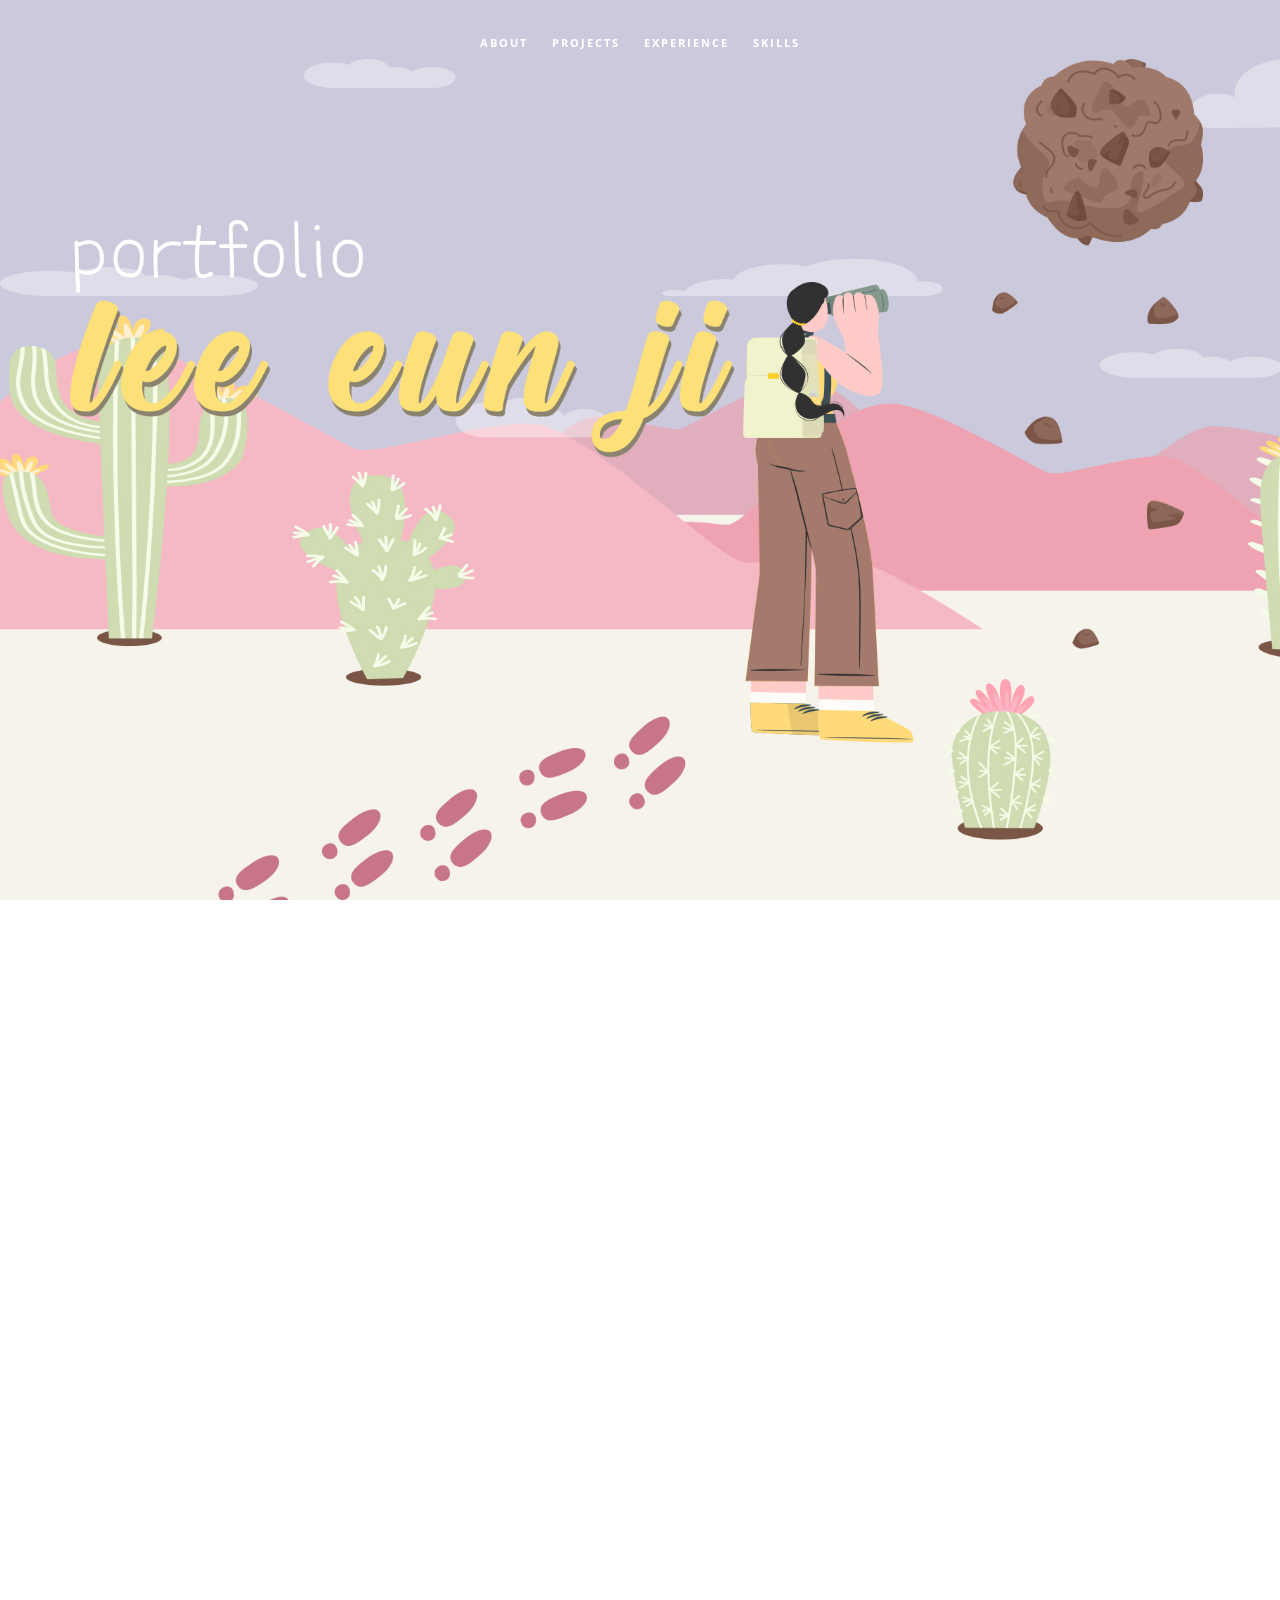
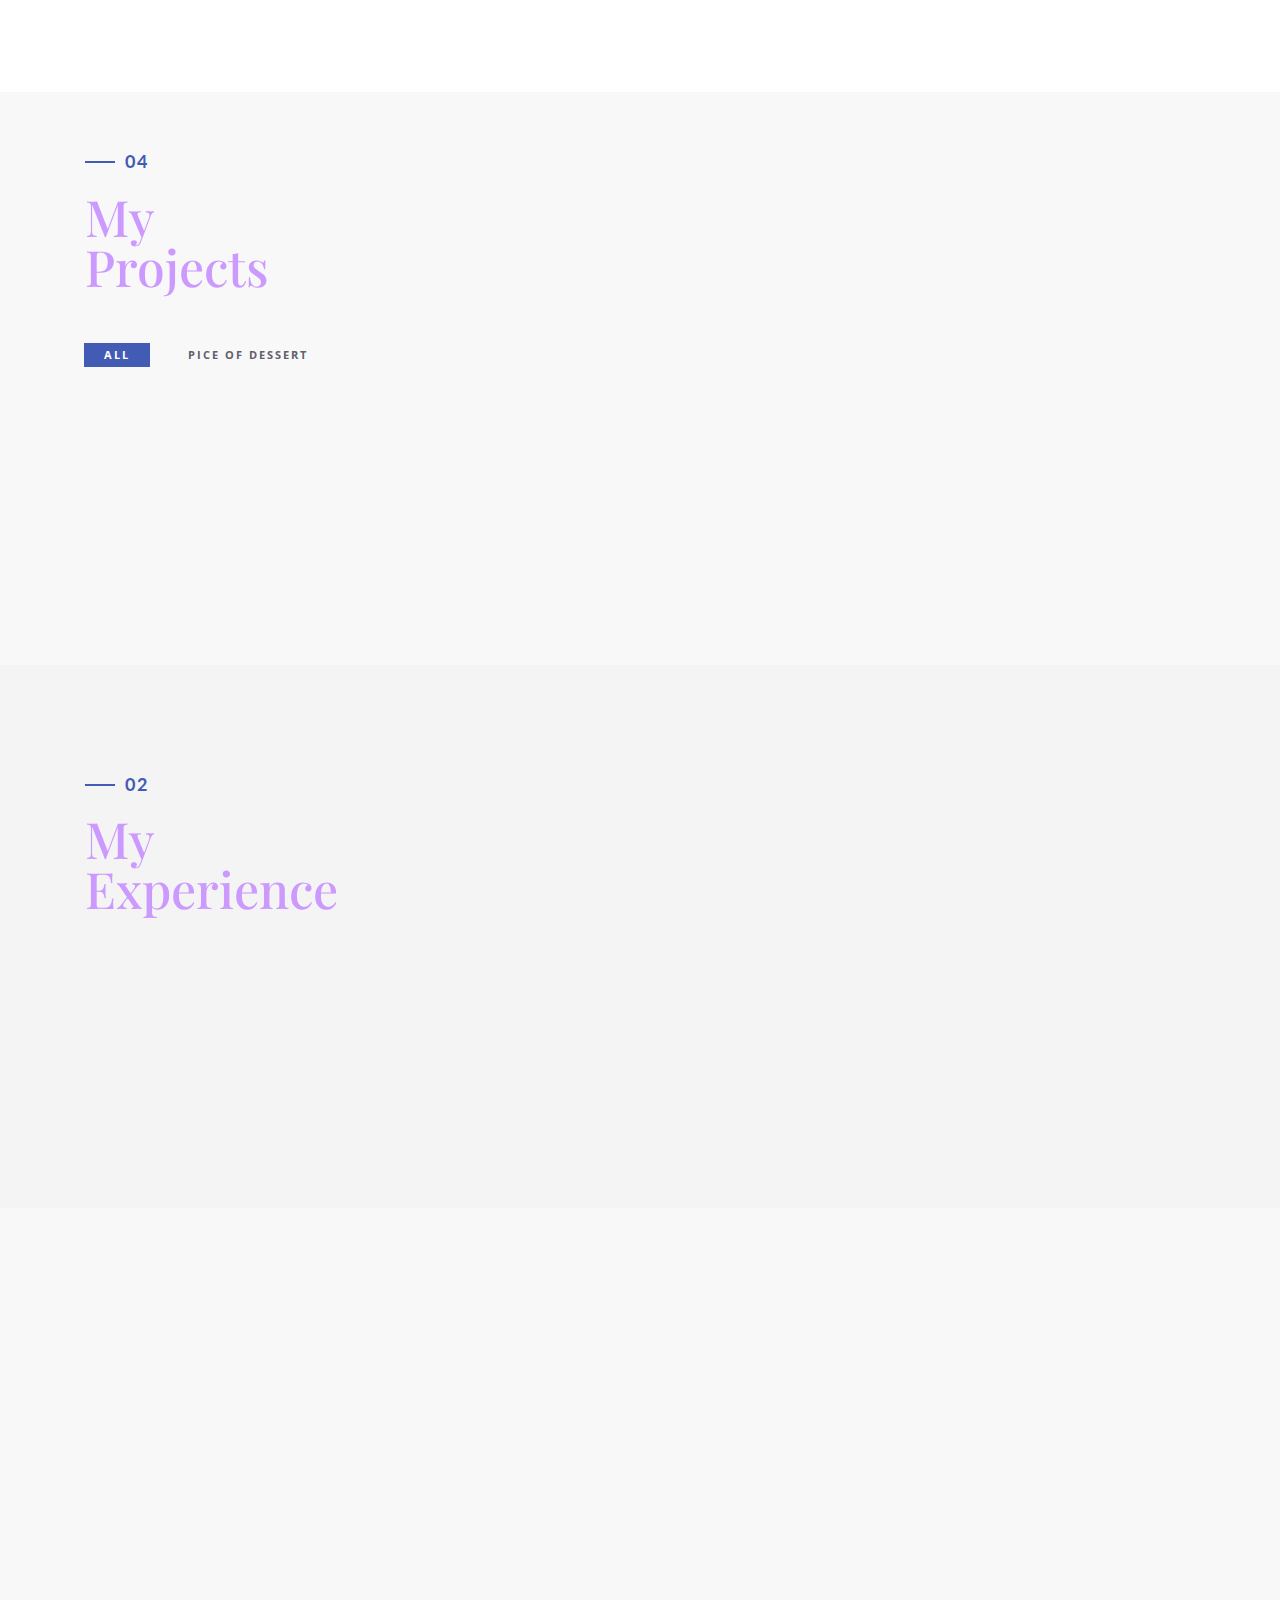
==== index.html @ dd112c62 "Add files via upload" ====
<!DOCTYPE html>
<html lang="ko">

<head>
    <meta charset="utf-8">
    <meta http-equiv="X-UA-Compatible" content="IE=edge">
    <meta name="viewport" content="width=device-width, initial-scale=1">
    <title>Portfolio</title>
    <link rel="icon" href="img/favicon.ico" type="image/x-icon">
    <!-- Bootstrap -->
    <link href="css/bootstrap.min.css" rel="stylesheet">
    <link href="ionicons/css/ionicons.min.css" rel="stylesheet">
    <link href="css/animate.min.css" rel="stylesheet">
    <link href="css/aos.css" rel="stylesheet">
    <!-- main style -->
    <link href="css/style.css" rel="stylesheet">
    <!-- HTML5 shim and Respond.js for IE8 support of HTML5 elements and media queries -->
    <!-- WARNING: Respond.js doesn't work if you view the page via file:// -->
    <!--[if lt IE 9]>
      <script src="https://oss.maxcdn.com/html5shiv/3.7.3/html5shiv.min.js"></script>
      <script src="https://oss.maxcdn.com/respond/1.4.2/respond.min.js"></script>
    <![endif]-->
	<link rel='stylesheet' href='https://fonts.googleapis.com/css?family=Ubuntu'><link rel="stylesheet" href="css/style.css">
</head>

<body>

    <!-- Preloader -->
    <div id="preloader">
        <div id="status">

            <div class="preloader" aria-busy="true" aria-label="Loading, please wait." role="progressbar">
            </div>

        </div>
    </div>
    <!-- ./Preloader -->
    
    <!-- header -->
    <header class="navbar-fixed-top">
        <nav>
            <ul>
                <li><a href="#about">About</a></li>
                <li><a href="#projects">projects</a></li>
                <li><a href="#experience">experience</a></li>
                <li><a href="#skills">skills</a></li>
                
            </ul>
        </nav>
    </header>
    <!-- ./header -->
    
    <!-- home -->
    <div class="section" id="home" data-stellar-background-ratio="0.5">
        <div class="container">
            <div class="disply-table">
                <div class="table-cell" data-aos="fade-up" data-aos-delay="0">
                    <h1><img class="banner_text" src="./img/banner.png" alt="banner"></h1>
				</div>	
            </div>
        </div>
    </div>
    <!-- ./home -->
    
    <!-- about -->
    <div class="section" id="about">
        <div class="container">
            <div class="col-md-6" data-aos="fade-up">
                <h4>01</h4>
                <h1 class="size-50">Know <br /> About me</h1>
                <div class="h">
					<span>Name.</span> 이은지
					<br><span>Mobile.</span> 010. 2768. 9890
					<br><span>E-mail.</span> eunji8219@nate.com
				</div>
                
              
                <div class="h-1">My story</div>
				<div class="h-2"><span>story.</span>
								
								<br>생각하지 못했던 조합으로 만들어진 초코칩 쿠키는
								<br>재료가 부족한 파티쉐가 새로운 아이디어와 그동안의 경험을 
								<br>활용하여, 초콜릿을 조각으로 넣었습니다.
								<br>이러한 창의적인 생각으로 새로운 쿠키가 탄생되었습니다.
								</div>
				<div class="h-3">
				<br>현재는 재료가 부족해 아직 구워지지 않은 반죽이라도, 
				<br>그동안의 경험과 새로운 아이디어들로 맛있는 초코칩 쿠키를
				<br>구워낼 수 있는 디자이너가 되고싶습니다.</div>
            </div>
            <div class="col-md-6 about-img-div">
                <img src="img/about-img.png" width="400" class="img-responsive" alt="" align="right" data-aos="fade-right" data-aos-delay="0" />
            </div>
        </div>
    </div>
    <!-- ./about -->
		
		    <!-- projects -->
    <div class="section" id="projects">
        <div class="container">
            <div class="col-md-12">
                <h4>04</h4>
                <h1 class="size-50">My <br /> Projects</h1> 
            </div>
            <!-- main container -->
            <div class="main-container portfolio-inner clearfix">
                <!-- portfolio div -->
                <div class="portfolio-div">
                    <div class="portfolio">
                        <!-- portfolio_filter -->
                        <div class="categories-grid wow fadeInLeft">
                            <nav class="categories">
                                <ul class="portfolio_filter">
                                    <li><a href="" class="active" data-filter="*">All</a></li>
                                    <li><a href="" data-filter=".Tium">PICE OF DESSERT</a></li>
                                    <!-- <li><a href="" data-filter=".graphics">Graphics</a></li> -->
                                    
                                </ul>
                            </nav>
                        </div>
                        <!-- portfolio_filter -->
                        
                        <!-- portfolio_container -->
                        <div class="no-padding portfolio_container clearfix" data-aos="fade-up">
                            <!-- single work -->
                            <div class="col-md-12 Tium">
							<div class="col-md-4 col-sm-6  fashion logo">
                                <div class="portfolio_item"> <img src="img/portfolio/piceofdessert.jpg" alt="piceofdessert" class="img-responsive" />
                                    
                                </div>
                            </div>
                            <!-- end single work -->
                            
                            <!-- single work -->
                            <div class="col-md-6 col-sm-6 ads graphics">
                                <div class="portfolio_item"> 
                                    <div class="portfolio_item">
                                        <div class="portfolio-border clearfix">
                                            <div class="item_info">
												<h3>PICE OF DESSERT <span class="category">category</span> </h3>
												<p><a href="https://wjddm.github.io/piceofdessert/" target="_blank"> <span>Website : &nbsp;</span> https://wjddm.github.io/piceofdessert/</a></p>
												<div class="project_btn_box">
												<a href="./bibx/bi_guide.html" target="_blank" class="project_btn">BI/BX</a>
												<a href="./web/bi_guide.html" target="_blank" class="project_btn">WebGuide</a>
                                                <a href="./Ebook/samples/basic/index.html" target="_blank" class="project_btn">E-book</a>
                                                <!-- <a href="#" class="project_btn">Video</a> -->
                                                <!-- <a href="#" class="project_btn">AppDesign</a> -->
												</div>
                                        </div>
                                    </div>
                                </div>
                            </div>
				
                            <!-- end single work -->
							</div>
							
							<div class="col-md-12 graphics">
                            <!-- single work -->
                            <!-- <div class="col-md-4 col-sm-6 photography">
                                <div class="portfolio_item"> <img src="img/portfolio/03.jpg" alt="image" class="img-responsive" />
                                    
                                </div>
                            </div> -->
                            <!-- end single work -->
                            
                            <!-- single work -->
                            <!-- <div class="col-md-6 col-sm-6 fashion ads">
                                <div class="portfolio_item"> 
                                    <div class="portfolio_item">
                                        <div class="portfolio-border clearfix">
                                            <div class="item_info">
												<h3>Poster</h3>
												<p>주제</p>
												</p>
												<div class="project_btn_box">
												<a href="#" class="project_btn">자세히보기</a>
												</div>
											</div>
                                        </div>
                                    </div>
                                </div>
                            </div> -->
                            <!-- end single work -->

                            <!-- single work -->
                            <!-- <div class="col-md-4 col-sm-6 photography">
                                <div class="portfolio_item"> <img src="img/portfolio/03.jpg" alt="image" class="img-responsive" />
                                    
                                </div>
                            </div> -->
                            <!-- end single work -->
                            
                            <!-- single work -->
                            <!-- <div class="col-md-6 col-sm-6 fashion ads">
                                <div class="portfolio_item"> 
                                    <div class="portfolio_item">
                                        <div class="portfolio-border clearfix">
                                            <div class="item_info">
												<h3>benner</h3>
												<p>주제</p>
												</p>
												<div class="project_btn_box">
												<a href="#" class="project_btn">자세히보기</a>
												</div>
											</div>
                                        </div>
                                    </div>
                                </div>
                            </div> -->
                            <!-- end single work -->

                            </div>
                            
                        </div>
                        <!-- end portfolio_container -->
                    </div>
                    <!-- portfolio -->
                </div>
                <!-- end portfolio div -->
            </div>
            <!-- end main container -->
        </div>
    </div>
    <!-- ./projects -->
    
    <!-- experience  -->
    <div class="section" id="experience">
        <div class="container">
            <div class="col-md-4">
                <h4>02</h4>
                <h1 class="size-50">My <br /> Experience</h1>
                <div class="h-50"></div>
            </div>
            <div class="col-md-8">
                <ul class="timeline">
					<li class="timeline-event" data-aos="fade-up" >
                        <label class="timeline-event-icon"></label>
                        <div class="timeline-event-copy">
                            <p class="timeline-event-thumbnail">Aprii 2024</p>
                            <h3>나래디자인학원</h3>
                            <h4>UIUX웹디자인 과정 수료</h4>
                        </div>
                    </li>
                    <li class="timeline-event" data-aos="fade-up">
                        <label class="timeline-event-icon"></label>
                        <div class="timeline-event-copy">
                            <p class="timeline-event-thumbnail">February 2023</p>
                            <h3>Bloomy Cake</h3>
                            <h4>디저트 가게 창업</h4>
           
                        </div>
                    </li>
                    <li class="timeline-event" data-aos="fade-up" data-aos-delay=".2">
                        <label class="timeline-event-icon"></label>
                        <div class="timeline-event-copy">
                            <p class="timeline-event-thumbnail">Aprii 2018</p>
                            <h3>㈜성광피팅</h3>
                            <h4>영업지원 및 관리,경리업무</h4>
                            <p></p>
                        </div>
                    </li>
                    <li class="timeline-event" data-aos="fade-up" data-aos-delay=".4">
                        <label class="timeline-event-icon"></label>
                        <div class="timeline-event-copy">
                            <p class="timeline-event-thumbnail">June 2015</p>
                            <h3>㈜협신금속</h3>
                            <h4>경영지원</h4>
                            <p><strong></strong>
                                <br></p>
                        </div>
                    </li>
                </ul>
            </div>
        </div>
    </div>
    <!-- ./experience -->
	<!-- skills -->
    <div class="section" id="skills">
        <div class="container">
            <div class="col-md-" data-aos="fade-up">
                <h4>03</h4>
                <h1 class="size-50">Skills</h1>
                <div class="h-50"></div>
				<div class="skill-box">
					
					<div class="skills-circle">
						
						<ul>
							<li data-percent="80"><span class="text">Ps</span><span class="bar-circle-right"></span><span class="bar-circle-left"></span><span class="bar-circle-cover"></span><b></b></li>
							<li data-percent="70"><span class="text">Ai</span><span class="bar-circle-right"></span><span class="bar-circle-left"></span><span class="bar-circle-cover"></span><b></b></li>
							<li data-percent="70"><span class="text">Id</span><span class="bar-circle-right"></span><span class="bar-circle-left"></span><span class="bar-circle-cover"></span><b></b></li>
							<li data-percent="80"><span class="text">Web</span><span class="bar-circle-right"></span><span class="bar-circle-left"></span><span class="bar-circle-cover"></span><b></b></li>
							
							
						</ul>
					</div>
				</div>
            </div>
            
        </div>
    </div>

	<!-- partial -->
		 <script src='https://cdnjs.cloudflare.com/ajax/libs/jquery/3.1.0/jquery.min.js'></script><script  src="js/skill_script.js"></script>

	<!-- ./skil -->

    
 <!-- contact -->
    <div class="section" id="contact">
        <div class="container">
            <div class="col-md-12">
                
                <h1 class="size-50"></h1>
                <div class="h-50"></div>
            </div>
            <div class="col-md-4" data-aos="fade-up">

                
				
				<p>© 2024 Design By LEEEUNJI. All Rights Reserved.</p>
                

                
               
    <!-- ./contact -->  

    <!--DEMO01-->
    <div id="animatedModal" class="popup-modal">
        <!--THIS IS IMPORTANT! to close the modal, the class name has to match the name given on the ID -->
        <div id="btn-close-modal" class="close-animatedModal close-popup-modal"> <i class="ion-close-round"></i> </div>
        <div class="clearfix"></div>
        <div class="modal-content">
            <div class="container">
                <div class="portfolio-padding">
                    <div class="col-md-8 col-md-offset-2">
                        <h2>Geschäfts Eines<br /> Web-Studios</h2>
                        <div class="h-50"></div>
                        <p>Appropriately maintain standards compliant total linkage with cutting-edge action items. Enthusiastically create seamless synergy rather than excellent value. Quickly promote premium strategic theme areas vis-a-vis.</p>
                        <p>Appropriately maintain standards compliant total linkage with cutting-edge action items. Enthusiastically create seamless synergy rather than excellent value.</p>
                        <br />
                        <br /> <img src="img/portfolio/03.jpg" alt="" class="img-responsive" />
                        <br />
                        <br />
                        <p>Appropriately maintain standards compliant total linkage with cutting-edge action items. Enthusiastically create seamless synergy rather than excellent value. Quickly promote premium strategic theme areas vis-a-vis.</p>
                        <p>Appropriately maintain standards compliant total linkage with cutting-edge action items. Enthusiastically create seamless synergy rather than excellent value.</p>
                        <br />
                        <br /> </div>
                </div>
            </div>
        </div>
    </div>
    <!-- jQuery -->
    <script src="js/jquery.js"></script>
    <!--  plugins  -->
    <script src="js/bootstrap.min.js"></script>
    <script src="js/plugins.js"></script>
    <script src="js/aos.js"></script>
    <script src="js/jquery.form.js"></script>
    <script src="js/jquery.validate.min.js"></script>

    <!--  main script  -->
    <script src="js/custom.js"></script>
</body>

</html>
---- css/style.css ----
/*
* Resume template
* Created by : Ahmed Essa
* website : www.ahmedessa.net
*/


/* Table of Content
==================================================
	- Google fonts & font family -
	- typography -
	- General -
    - Preloader -
	- Header -
    - home section -
    - About section -
    - experience section -
    - projects section -
    - Contact section -
    - Responsive media queries -
*/


/* Google fonts & font family
==================================================*/

@import 'https://fonts.googleapis.com/css?family=Lato:100,100i,300,300i,400,400i,700,700i,900,900i|Open+Sans:300,300i,400,400i,600,600i,700,700i,800,800i|Playfair+Display:400,400i,700,700i,900,900i';

/*
font-family: 'Playfair Display', serif;
font-family: 'Lato', sans-serif;
font-family: 'Open Sans', sans-serif;
*/


/* typography
==================================================*/

h1 {
    font-family: 'Playfair Display', serif;
    font-size: 80px;
    line-height: 70px;
	color: #cc99ff;
}

h4 {
    font-family: 'Lato', sans-serif;
    text-transform: capitalize;
    letter-spacing: 2px;
    position: relative;
    color: #425BB5;
    margin-left: 40px;
    font-weight: 700;
}

h4:before {
    position: absolute;
    width: 30px;
    left: -40px;
    content: "";
    display: block;
    height: 2px;
    background: #425BB5;
    top: 9px;
}
.banner_text{
    width: 70%;
}

/* General
==================================================*/

body {
    font-family: 'Open Sans', sans-serif;
    font-size: 14px;
    line-height: 24px;
}

.size-50 {
    font-size: 50px;
    line-height: 50px
}

.h-50 {
    height: 50px;
}


/* preloader
==================================================*/

#preloader {
    position: fixed;
    top: 0;
    left: 0;
    right: 0;
    bottom: 0;
    background-color: #fff;
    z-index: 10000
}

#status,
.preloader {
    top: 50%;
    left: 50%;
    position: absolute
}

#status {
    width: 100px;
    height: 100px;
    background-repeat: no-repeat;
    background-position: center;
    margin: -50px 0 0 -50px
}

.preloader {
    height: 40px;
    width: 40px;
    margin-top: -20px;
    margin-left: -20px
}

.preloader:before {
    content: "";
    display: block;
    position: absolute;
    left: -1px;
    top: -1px;
    height: 100%;
    width: 100%;
    -webkit-animation: rotation 1s linear infinite;
    animation: rotation 1s linear infinite;
    border: 2px solid #425BB5;
    border-top: 2px solid transparent;
    border-radius: 100%
}

.preloader>.icon {
    position: absolute;
    top: 50%;
    left: 50%;
    height: 25px;
    width: 10.6px;
    margin-top: -12.5px;
    margin-left: -5.3px;
    -webkit-animation: wink 1s ease-in-out infinite alternate;
    animation: wink 1s ease-in-out infinite alternate
}

@media only screen and (min-width:768px) {
    .preloader {
        height: 60px;
        width: 60px;
        margin-top: -30px;
        margin-left: -30px
    }
    .preloader:before {
        left: -2px;
        top: -2px;
        border-width: 2px
    }
    .preloader>.icon {
        height: 37.5px;
        width: 15.9px;
        margin-top: -18.75px;
        margin-left: -7.95px
    }
}

@media only screen and (min-width:1200px) {
    .preloader {
        height: 60px;
        width: 60px;
        margin-top: -30px;
        margin-left: -30px
    }
    .preloader>.icon {
        height: 50px;
        width: 21.2px;
        margin-top: -25px;
        margin-left: -10.6px
    }
}

@-webkit-keyframes rotation {
    from {
        -webkit-transform: rotate(0);
        transform: rotate(0)
    }
    to {
        -webkit-transform: rotate(359deg);
        transform: rotate(359deg)
    }
}

@keyframes rotation {
    from {
        -webkit-transform: rotate(0);
        transform: rotate(0)
    }
    to {
        -webkit-transform: rotate(359deg);
        transform: rotate(359deg)
    }
}

@-webkit-keyframes wink {
    from {
        opacity: 0
    }
    to {
        opacity: 1
    }
}

@keyframes wink {
    from {
        opacity: 0
    }
    to {
        opacity: 1
    }
}


/* Header
==================================================*/

header {
    text-align: center;
    -webkit-transition: all .5s;
    transition: all .5s;
    height: 65px;
}

nav ul {
    display: inline-block;
    padding-left: 0;
    list-style: none;
    padding: 20px;
    margin-bottom: 0;
    -webkit-transition: all .5s;
    transition: all .5s;
}

nav li {
    display: inline-block;
    margin: 10px;
}

nav li a {
    text-transform: uppercase;
    letter-spacing: 2px;
    color: #fff;
    font-size: 11px;
    font-weight: bold;
}

.bg-nav {
    background: rgba(225,225,225,0.7 );
    border-bottom: 1px solid #f3f3f3
}

.bg-nav ul {
    padding: 10px;
}

a:focus {
    color: #444;
    text-decoration: none;
}

a:hover {
    color:  #425BB5;
    text-decoration: none;
}

a.active {
    color: #425BB5;
}


/* home section
==================================================*/

#home {
		background: url(../img/bg.jpg);
		background-size: cover;
		height: 100vh;
		
}
@media only screen and (min-width:1200px) {
	

	#home .container h2{
		width:500px;
		
		font-size:90px;
		color:#425BB5;
		margin:50px 0 0 150px;
		font-family: 'Lato', sans-serif;
	}

	.table-cell {
		display: table-cell;
		vertical-align: top;
		padding-top:100px;
		
	}
	.table-cell h1{
		color:#fff;
		padding-top:100px;
	}
	.disply-table {
		display: table;
		height: 100vh;
		
	}
	.box{
		width:600px;
		height:50vh;
		position:absolute;
		top:40%;
		left:40%;
		transform:translate(50%, -50%);
		
	}
	.dia{
		width:300px;
		margin:230px 0 0 200px;
		
		
	}
	.dia img{
		width:100%;
		display:block;
	}
	.box h4{
		font-size:20px;
		margin-top:50px;
		color:#fff;
	}
	.box h4:before {
		position: absolute;
		width: 30px;
		left: -40px;
		content: "";
		display: block;
		height: 2px;
		background: #fff;
		top: 9px;
	}
}
@media (min-width:501px)and (max-width:1199px){
	h1 {
        font-family: 'Playfair Display', serif;
        font-size: 50px;
        line-height: 50px;
    }
    #home,
    .disply-table {
        height: 100vh;
    }
   
	.disply-table h1{
		color:#fff;
		margin-top:100px;
	}
	.container h2{
		text-align:center;
		font-size:90px;
		color:#425BB5;
		font-family: 'Lato', sans-serif;
	}
	
	.dia{
		width:250px;
		margin:50px 0 0 250px;
		
	}
	.dia img{
		width:100%;
		display:block;
	}
	.box h4{
		font-size:18px;
		margin:30px 0 0 150px;
		color:#fff;
		
		
	}
	.box h4:before {
		position: absolute;
		width: 30px;
		left:-40px;
		content: "";
		display: block;
		height: 2px;
		background: #fff;
		top: 9px;
	}
}	


/* about section
==================================================*/

#about {
    padding: 100px 0;
}


#about span{
	color:#425BB5;
	font-weight:600;
}

.about-img-div img {
    margin: 0 auto;
}

.about-border {
    position: absolute;
    border: 10px solid rgba(153,107,187,0.4);
    width: 400px;
    height: 400px;
    top: 40px;
    left: 50px;
    z-index: 1
}
.h{
	font-size:16px;
	font-weight:600;
	padding-top:20px;
}

.h-1{
	padding:30px 0 10px;
	font-weight:500;
	color:#4da6ff;
	letter-spacing:5%;
}
.h-3{
	font-weight:600;
    padding-bottom: 60px;
}


/* experience section
==================================================*/

#experience {
    padding: 100px 0 40px;
    background: #f4f4f4;
}

.experience-row {
    padding: 20px 0;
    border-bottom: 1px solid #ddd;
}

.experience-row h3 {
    font-family: 'Lato', sans-serif;
    text-transform: capitalize;
    letter-spacing: 2px;
    color: #425BB5;
    font-size: 16px;
    font-weight: bold
}

.experience-row p {
    color: #888;
    margin-top: 20px;
    font-size: 15px;
}

.experience-row .date {
    color: #000;
    font-size: 17px;
}

.timeline {
    padding-left: 0;
    list-style: none;
    position: relative;
}

.timeline:before {
    background-color: black;
    content: '';
    margin-left: -1px;
    position: absolute;
    top: 0;
    left: 2em;
    width: 2px;
    height: 100%;
}

.timeline-event {
    position: relative;
}
.timeline-event{
		width:50%;
		float:left;
}

.timeline-event:hover .timeline-event-icon {
    -webkit-transform: rotate(-45deg);
    transform: rotate(-45deg);
    background-color: #425BB5;
}

.timeline-event:hover .timeline-event-thumbnail {
    box-shadow: inset 40em 0 0 0 #425BB5;
}

.timeline-event-copy {
    padding: 2em;
    position: relative;
    top: -1.875em;
    left: 4em;
    width: 100%;
}

.timeline-event-copy h3 {
    font-size: 1.2em;
}

.timeline-event-copy h4 {
    font-size: 1em;
    margin-bottom: 1em;
}

.timeline-event-copy strong {
    font-weight: 700;
}

.timeline-event-copy p:not(.timeline-event-thumbnail) {
    padding-bottom: 1em;
}

.timeline-event-icon {
    -webkit-transition: -webkit-transform 0.2s ease-in;
    transition: -webkit-transform 0.2s ease-in;
    transition: transform 0.2s ease-in;
    transition: transform 0.2s ease-in, -webkit-transform 0.2s ease-in;
    -webkit-transform: rotate(45deg);
    transform: rotate(45deg);
    background-color: #425BB5;
    outline: 10px solid #f3f3f3;
    display: block;
    margin: 0.5em 0.5em 0.5em -0.5em;
    position: absolute;
    top: 0;
    left: 2em;
    width: 1em;
    height: 1em;
}

.timeline-event-thumbnail {
    -moz-transition: box-shadow 0.5s ease-in 0.2s;
    -o-transition: box-shadow 0.5s ease-in 0.1s;
    -webkit-transition: box-shadow 0.5s ease-in;
    -webkit-transition-delay: 0.2s;
    -webkit-transition: box-shadow 0.5s ease-in 0.2s;
    transition: box-shadow 0.5s ease-in 0.1s;
    color: white;
    font-size: 12px;
    font-weight: bold;
    background-color: #0096886e;
    box-shadow: inset 0 0 0 0em #425BB5;
    display: inline-block;
    margin-bottom: 1.2em;
    padding: 0.25em 1em 0.2em 1em;
}
/* skill section
==================================================*/
#skills{
	background:;
	padding:50px;
}
.skill-box {
  width: 80%;
  padding: 20px;
  max-width: 1200px;
  margin:0 auto;
  
}
.skill-box > h3 {
  margin-bottom: 15px;
  color: #333;
}
.skill-box > .skills-circle > ul {
  padding: 0;
  text-align: center;
  list-style-type: none;
  
}
.skill-box > .skills-circle > ul > li {
  width: 150px;
  height: 150px;/*원크기조정가능*/
  background-color: #aaa;/*1.bar 채워지지않은 비워있는 color*/
  border-radius: 50%;
  position: relative;
  display: inline-block;
  overflow: hidden;
  margin: 10px;
}

.skill-box > .skills-circle > ul > li > span {
  color: #ff8ebd;
  font-size:35px;
  padding:1.5em;
}
.skill-box > .skills-circle > ul > li > span.text, .skill-box > .skills-circle > ul > li > span ~ b {
  top: 50%;
  left: 50%;
  position: absolute;
  transform: translate(-50%, -50%);
  margin-top: -8px;
  z-index: 1;
}
.skill-box > .skills-circle > ul > li > span.text ~ b, .skill-box > .skills-circle > ul > li > span ~ b ~ b {
  font-weight: normal;
  margin-top: 2em;
}
.skill-box > .skills-circle > ul > li > span.bar-circle-right, .skill-box > .skills-circle > ul > li > span.bar-circle-left {
  border-radius: 50%;
  position: absolute;
  display: block;
  width: 100%;
  height: 100%;
  background: #f5a2c5;/*bar 채워지는 color*/
  clip: rect(0, 75px, 150px, 0);
}
.skill-box > .skills-circle > ul > li > span.bar-circle-left {
  background: #aaa;/*2.bar 채워지지않은 비워있는 color*/
					/*1,2 동시에 바꿔야함*/
}
.skill-box > .skills-circle > ul > li > span.bar-circle-cover {
  display: block;
  width: 95%;
  height: 95%;/*bar 굵기 두껍게 하고싶으면 여기 width랑 height랑 %줄이면됨*/
  border-radius: 50%;
  background-color: #fff;/*bar안에 동그라미 color*/
  z-index: 0;
  position: absolute;
  top: 50%;
  left: 50%;
  transform: translate(-50%, -50%);
}
/* projects section
==================================================*/

#projects {
    padding: 50px 0 60px;
		background:#f8f8f8;
}

.portfolio .categories-grid span {
    font-size: 30px;
    margin-bottom: 30px;
    display: inline-block;
}

.portfolio .categories-grid .categories ul li {
    list-style: none;
    margin: 20px 0;
}

.portfolio .categories-grid .categories ul li a {
    display: inline-block;
    color: #60606e;
    padding: 0 10px;
    margin: 0 14px;
    -webkit-transition: all .2s ease-in-out .2s;
    transition: all .2s ease-in-out .2s;
}

.portfolio .categories-grid .categories ul li a:hover,
.portfolio .categories-grid .categories ul li a:focus {
    text-decoration: none;
}

.portfolio .categories-grid .categories ul li a.active {
    background-color: #425BB5;
    padding: 0px 20px;
    color: white;
    text-decoration: none;
}

.portfolio_filter {
    padding-left: 0;
}

.portfolio_item {
    position: relative;
    margin: 10px 0;
	
}
.img-responsive{
	width:100%;
    display: block;
}

.portfolio_item .portfolio_item_hover {
    position: absolute;
    top: 0px;
    left: 0px;
    height: 100%;
    width: 100%;
    background-color: #425BB5;
    -webkit-transform: translateY(100%);
    transform: translateY(100%);
    opacity: 0;
    -webkit-transition: all .2s ease-in-out;
    transition: all .2s ease-in-out;
    color: #333;
}

.portfolio_item .portfolio_item_hover .item_info {
    text-align: center;
    position: absolute;
    top: 50%;
    left: 50%;
    -webkit-transform: translate(-50%, -50%);
    transform: translate(-50%, -50%);
    padding:10px;
    width: 100%;
    font-weight: bold;
}

.portfolio_item .portfolio_item_hover .item_info span {
    display: block;
    color: #fff;
    font-size: 18px;
    -webkit-transform: translateY(-100px);
    transform: translateY(-100px);
    -webkit-transition: all .3s ease-in-out .3s;
    transition: all .3s ease-in-out .3s;
    opacity: 0;
}

.portfolio_item .portfolio_item_hover .item_info em {
    font-style: normal;
    display: inline-block;
    background-color: #425BB5;
    padding: 5px 20px;
    color: #fff;
    margin-top: 10px;
    -webkit-transform: translateY(100px);
    transform: translateY(100px);
    -webkit-transition: all .3s ease-in-out .3s;
    transition: all .3s ease-in-out .3s;
    opacity: 0;
    font-size: 10px;
    letter-spacing: 2px;
}

.portfolio_item:hover .portfolio_item_hover {
    opacity: 1;
    -webkit-transform: translateX(0);
    transform: translateX(0);
}

.portfolio_item:hover .item_info em,
.portfolio_item:hover .item_info span {
    opacity: 1;
    -webkit-transform: translateX(0);
    transform: translateX(0);
}

.portfolio .categories-grid .categories ul li {
    float: left;
}

.portfolio .categories-grid .categories ul li a {
    padding: 0 10px;
    -webkit-transition: all .2s ease-in-out .2s;
    transition: all .2s ease-in-out .2s;
}

.portfolio_filter {
    padding-left: 0;
    display: inline-block;
    margin: 0 auto;
    text-align: center;
}



.portfolio-padding {
    padding: 50px 0;
}

.portfolio-inner {
    padding-bottom: 0 !important;
    padding-top: 55px;
}

.modal-content {
    box-shadow: 0 5px 15px rgba(0, 0, 0, 0);
    border: none;
}

.popup-modal {
    background: #fff;
}

.close-popup-modal {
    float: right;
    margin: 20px;
    font-size: 22px;
    opacity: 0;
    cursor: pointer;
    -webkit-transition: all .3s;
    transition: all .3s;
    -webkit-transition-delay: .6s;
    transition-delay: .6s;
    position: fixed;
    z-index: 100000;
    right: 14px;
}

.animatedModal-on .close-popup-modal {
    opacity: 1;
}

.modal-content h2 {
    font-family: 'Playfair Display', serif;
    font-size: 40px;
    line-height: 50px;
}


/* contact
==================================================*/

#contact {
    padding: 30px 0;
    background: #f4f4f4;
}
#contact p{
	
	font-weight:700;
}
#contact-form input,
#contact-form textarea {
    height: 50px;
    margin-bottom: 10px;
    border-radius: 0;
}

#contact-form label {
    display: block;
    margin-bottom: .2em;
    font-size: 13px;
    line-height: 13px;
    font-size: 1.3rem;
    line-height: 1.3rem;
    color: #000;
}

#contact-form label.error {
    margin-top: 10px;
    margin-bottom: 1em;
    font-size: 12px;
    line-height: 12px;
    font-size: 1.2rem;
    line-height: 1.2rem;
    color: #D33E43;
    margin-left: 10px
}

#contact-form input[type="text"].error,
#contact-form input[type="password"].error,
#contact-form input[type="date"].error,
#contact-form input[type="datetime"].error,
#contact-form input[type="datetime-local"].error,
#contact-form input[type="month"].error,
#contact-form input[type="week"].error,
#contact-form input[type="email"].error,
#contact-form input[type="number"].error,
#contact-form input[type="search"].error,
#contact-form input[type="tel"].error,
#contact-form input[type="time"].error,
#contact-form input[type="url"].error,
#contact-form textarea.error {
    border-color: #D33E43
}
textarea {
    resize: none;
}

fieldset {
    border: 0px;
    margin: 0;
    padding: 0
}

.required {
    color: #e9266d
}

#success,
#error {
    display: none
}

#success p,
#error p {
    display: block;
}

#success p {
    color: #425BB5;
    font-size: 15px;
    text-align: center;
    padding: 10px;
    border: 2px solid #425BB5;
    margin-top: 10px;
}

#error p {
    color: #D33E43;
    font-size: 15px;
    text-align: center;
    padding: 10px;
    border: 2px solid #D33E43;
    margin-top: 10px;
}

#submit {
    background-color: #425BB5;
    color: #fff;
    padding: 10px 40px;
    border-radius: 0;
    text-transform: uppercase;
    letter-spacing: 2px;
    font-weight: bold;
    width: 100%;
}

.social {
    padding-left: 0;
    list-style: none;
    margin-top: 20px;
}

.social li {
    float: left;
}

.social li a {
    color: #333;
    font-size: 35px;
    margin-right: 15px;
    transition: all .3s;
    -webkit-transition: all .3s;
}

.social li a:hover {
    color: #425BB5;
}


/* Responsive media queries
==================================================*/

@media (max-width: 991px) {
    .portfolio .categories-grid .categories ul li a {
        padding: 0 2px;
    }
}

@media (max-width: 768px) {
    .timeline-event-copy {
        width: 90%;
        left: 2em;
    }
	
}

@media (max-width: 500px) {
    h1 {
        font-family: 'Playfair Display', serif;
        font-size: 50px;
        line-height: 50px;
    }
    #home,
    .disply-table {
        height: 100vh;
    }
    .about-border {
        width: 265px;
    }
    .portfolio .categories-grid .categories ul li {
        list-style: none;
        margin: 10px 0;
    }
	.disply-table h1{
		color:#fff;
		margin-top:100px;
	}
	.container h2{
		text-align:right;
		font-size:60px;
		color:#425BB5;
		font-family: 'Lato', sans-serif;
	}
	.dia{
		width:200px;
		margin:80px 0 0 120px;
		
	}
	.dia img{
		width:100%;
		display:block;
	}
	.box h4{
		font-size:14px;
		margin-top:50px;
		color:#fff;
	}
	.box h4:before {
		position: absolute;
		width: 30px;
		left: -40px;
		content: "";
		display: block;
		height: 2px;
		background: #fff;
		top: 9px;
	}
	.item_info{
	padding-top:30px;
}	
	
}

@media (max-width: 420px) {
    nav li {
        margin: 6px;
    }
    nav li a {
        font-size: 10px;
    }
}

.portfolio_container .col-md-12{padding-left:0;
	padding-right:0;}
.item_info{
	padding-top:30px;
}	
.project_btn{display:inline-block;
	padding:5px 20px;
	border:1px solid skyblue;
	border-radius:30px;
	color:#23527c;
    margin-bottom: 10px;}
.project_btn:hover{color:#fff;
	background:skyblue;}
.project_btn_box{text-align:left;
padding-top:10px;}
.clear{clear:both;}

.portfolio_item{
    height:230px;
    overflow: hidden;
}


.portfolio_bg{background:url(../img/portfolio/01.jpg);}
.category{ display: inline-block; margin-left:6px; font-size: 16px; color: #ccc;}
---- css/style.css ----
/*
* Resume template
* Created by : Ahmed Essa
* website : www.ahmedessa.net
*/


/* Table of Content
==================================================
	- Google fonts & font family -
	- typography -
	- General -
    - Preloader -
	- Header -
    - home section -
    - About section -
    - experience section -
    - projects section -
    - Contact section -
    - Responsive media queries -
*/


/* Google fonts & font family
==================================================*/

@import 'https://fonts.googleapis.com/css?family=Lato:100,100i,300,300i,400,400i,700,700i,900,900i|Open+Sans:300,300i,400,400i,600,600i,700,700i,800,800i|Playfair+Display:400,400i,700,700i,900,900i';

/*
font-family: 'Playfair Display', serif;
font-family: 'Lato', sans-serif;
font-family: 'Open Sans', sans-serif;
*/


/* typography
==================================================*/

h1 {
    font-family: 'Playfair Display', serif;
    font-size: 80px;
    line-height: 70px;
	color: #cc99ff;
}

h4 {
    font-family: 'Lato', sans-serif;
    text-transform: capitalize;
    letter-spacing: 2px;
    position: relative;
    color: #425BB5;
    margin-left: 40px;
    font-weight: 700;
}

h4:before {
    position: absolute;
    width: 30px;
    left: -40px;
    content: "";
    display: block;
    height: 2px;
    background: #425BB5;
    top: 9px;
}
.banner_text{
    width: 70%;
}

/* General
==================================================*/

body {
    font-family: 'Open Sans', sans-serif;
    font-size: 14px;
    line-height: 24px;
}

.size-50 {
    font-size: 50px;
    line-height: 50px
}

.h-50 {
    height: 50px;
}


/* preloader
==================================================*/

#preloader {
    position: fixed;
    top: 0;
    left: 0;
    right: 0;
    bottom: 0;
    background-color: #fff;
    z-index: 10000
}

#status,
.preloader {
    top: 50%;
    left: 50%;
    position: absolute
}

#status {
    width: 100px;
    height: 100px;
    background-repeat: no-repeat;
    background-position: center;
    margin: -50px 0 0 -50px
}

.preloader {
    height: 40px;
    width: 40px;
    margin-top: -20px;
    margin-left: -20px
}

.preloader:before {
    content: "";
    display: block;
    position: absolute;
    left: -1px;
    top: -1px;
    height: 100%;
    width: 100%;
    -webkit-animation: rotation 1s linear infinite;
    animation: rotation 1s linear infinite;
    border: 2px solid #425BB5;
    border-top: 2px solid transparent;
    border-radius: 100%
}

.preloader>.icon {
    position: absolute;
    top: 50%;
    left: 50%;
    height: 25px;
    width: 10.6px;
    margin-top: -12.5px;
    margin-left: -5.3px;
    -webkit-animation: wink 1s ease-in-out infinite alternate;
    animation: wink 1s ease-in-out infinite alternate
}

@media only screen and (min-width:768px) {
    .preloader {
        height: 60px;
        width: 60px;
        margin-top: -30px;
        margin-left: -30px
    }
    .preloader:before {
        left: -2px;
        top: -2px;
        border-width: 2px
    }
    .preloader>.icon {
        height: 37.5px;
        width: 15.9px;
        margin-top: -18.75px;
        margin-left: -7.95px
    }
}

@media only screen and (min-width:1200px) {
    .preloader {
        height: 60px;
        width: 60px;
        margin-top: -30px;
        margin-left: -30px
    }
    .preloader>.icon {
        height: 50px;
        width: 21.2px;
        margin-top: -25px;
        margin-left: -10.6px
    }
}

@-webkit-keyframes rotation {
    from {
        -webkit-transform: rotate(0);
        transform: rotate(0)
    }
    to {
        -webkit-transform: rotate(359deg);
        transform: rotate(359deg)
    }
}

@keyframes rotation {
    from {
        -webkit-transform: rotate(0);
        transform: rotate(0)
    }
    to {
        -webkit-transform: rotate(359deg);
        transform: rotate(359deg)
    }
}

@-webkit-keyframes wink {
    from {
        opacity: 0
    }
    to {
        opacity: 1
    }
}

@keyframes wink {
    from {
        opacity: 0
    }
    to {
        opacity: 1
    }
}


/* Header
==================================================*/

header {
    text-align: center;
    -webkit-transition: all .5s;
    transition: all .5s;
    height: 65px;
}

nav ul {
    display: inline-block;
    padding-left: 0;
    list-style: none;
    padding: 20px;
    margin-bottom: 0;
    -webkit-transition: all .5s;
    transition: all .5s;
}

nav li {
    display: inline-block;
    margin: 10px;
}

nav li a {
    text-transform: uppercase;
    letter-spacing: 2px;
    color: #fff;
    font-size: 11px;
    font-weight: bold;
}

.bg-nav {
    background: rgba(225,225,225,0.7 );
    border-bottom: 1px solid #f3f3f3
}

.bg-nav ul {
    padding: 10px;
}

a:focus {
    color: #444;
    text-decoration: none;
}

a:hover {
    color:  #425BB5;
    text-decoration: none;
}

a.active {
    color: #425BB5;
}


/* home section
==================================================*/

#home {
		background: url(../img/bg.jpg);
		background-size: cover;
		height: 100vh;
		
}
@media only screen and (min-width:1200px) {
	

	#home .container h2{
		width:500px;
		
		font-size:90px;
		color:#425BB5;
		margin:50px 0 0 150px;
		font-family: 'Lato', sans-serif;
	}

	.table-cell {
		display: table-cell;
		vertical-align: top;
		padding-top:100px;
		
	}
	.table-cell h1{
		color:#fff;
		padding-top:100px;
	}
	.disply-table {
		display: table;
		height: 100vh;
		
	}
	.box{
		width:600px;
		height:50vh;
		position:absolute;
		top:40%;
		left:40%;
		transform:translate(50%, -50%);
		
	}
	.dia{
		width:300px;
		margin:230px 0 0 200px;
		
		
	}
	.dia img{
		width:100%;
		display:block;
	}
	.box h4{
		font-size:20px;
		margin-top:50px;
		color:#fff;
	}
	.box h4:before {
		position: absolute;
		width: 30px;
		left: -40px;
		content: "";
		display: block;
		height: 2px;
		background: #fff;
		top: 9px;
	}
}
@media (min-width:501px)and (max-width:1199px){
	h1 {
        font-family: 'Playfair Display', serif;
        font-size: 50px;
        line-height: 50px;
    }
    #home,
    .disply-table {
        height: 100vh;
    }
   
	.disply-table h1{
		color:#fff;
		margin-top:100px;
	}
	.container h2{
		text-align:center;
		font-size:90px;
		color:#425BB5;
		font-family: 'Lato', sans-serif;
	}
	
	.dia{
		width:250px;
		margin:50px 0 0 250px;
		
	}
	.dia img{
		width:100%;
		display:block;
	}
	.box h4{
		font-size:18px;
		margin:30px 0 0 150px;
		color:#fff;
		
		
	}
	.box h4:before {
		position: absolute;
		width: 30px;
		left:-40px;
		content: "";
		display: block;
		height: 2px;
		background: #fff;
		top: 9px;
	}
}	


/* about section
==================================================*/

#about {
    padding: 100px 0;
}


#about span{
	color:#425BB5;
	font-weight:600;
}

.about-img-div img {
    margin: 0 auto;
}

.about-border {
    position: absolute;
    border: 10px solid rgba(153,107,187,0.4);
    width: 400px;
    height: 400px;
    top: 40px;
    left: 50px;
    z-index: 1
}
.h{
	font-size:16px;
	font-weight:600;
	padding-top:20px;
}

.h-1{
	padding:30px 0 10px;
	font-weight:500;
	color:#4da6ff;
	letter-spacing:5%;
}
.h-3{
	font-weight:600;
    padding-bottom: 60px;
}


/* experience section
==================================================*/

#experience {
    padding: 100px 0 40px;
    background: #f4f4f4;
}

.experience-row {
    padding: 20px 0;
    border-bottom: 1px solid #ddd;
}

.experience-row h3 {
    font-family: 'Lato', sans-serif;
    text-transform: capitalize;
    letter-spacing: 2px;
    color: #425BB5;
    font-size: 16px;
    font-weight: bold
}

.experience-row p {
    color: #888;
    margin-top: 20px;
    font-size: 15px;
}

.experience-row .date {
    color: #000;
    font-size: 17px;
}

.timeline {
    padding-left: 0;
    list-style: none;
    position: relative;
}

.timeline:before {
    background-color: black;
    content: '';
    margin-left: -1px;
    position: absolute;
    top: 0;
    left: 2em;
    width: 2px;
    height: 100%;
}

.timeline-event {
    position: relative;
}
.timeline-event{
		width:50%;
		float:left;
}

.timeline-event:hover .timeline-event-icon {
    -webkit-transform: rotate(-45deg);
    transform: rotate(-45deg);
    background-color: #425BB5;
}

.timeline-event:hover .timeline-event-thumbnail {
    box-shadow: inset 40em 0 0 0 #425BB5;
}

.timeline-event-copy {
    padding: 2em;
    position: relative;
    top: -1.875em;
    left: 4em;
    width: 100%;
}

.timeline-event-copy h3 {
    font-size: 1.2em;
}

.timeline-event-copy h4 {
    font-size: 1em;
    margin-bottom: 1em;
}

.timeline-event-copy strong {
    font-weight: 700;
}

.timeline-event-copy p:not(.timeline-event-thumbnail) {
    padding-bottom: 1em;
}

.timeline-event-icon {
    -webkit-transition: -webkit-transform 0.2s ease-in;
    transition: -webkit-transform 0.2s ease-in;
    transition: transform 0.2s ease-in;
    transition: transform 0.2s ease-in, -webkit-transform 0.2s ease-in;
    -webkit-transform: rotate(45deg);
    transform: rotate(45deg);
    background-color: #425BB5;
    outline: 10px solid #f3f3f3;
    display: block;
    margin: 0.5em 0.5em 0.5em -0.5em;
    position: absolute;
    top: 0;
    left: 2em;
    width: 1em;
    height: 1em;
}

.timeline-event-thumbnail {
    -moz-transition: box-shadow 0.5s ease-in 0.2s;
    -o-transition: box-shadow 0.5s ease-in 0.1s;
    -webkit-transition: box-shadow 0.5s ease-in;
    -webkit-transition-delay: 0.2s;
    -webkit-transition: box-shadow 0.5s ease-in 0.2s;
    transition: box-shadow 0.5s ease-in 0.1s;
    color: white;
    font-size: 12px;
    font-weight: bold;
    background-color: #0096886e;
    box-shadow: inset 0 0 0 0em #425BB5;
    display: inline-block;
    margin-bottom: 1.2em;
    padding: 0.25em 1em 0.2em 1em;
}
/* skill section
==================================================*/
#skills{
	background:;
	padding:50px;
}
.skill-box {
  width: 80%;
  padding: 20px;
  max-width: 1200px;
  margin:0 auto;
  
}
.skill-box > h3 {
  margin-bottom: 15px;
  color: #333;
}
.skill-box > .skills-circle > ul {
  padding: 0;
  text-align: center;
  list-style-type: none;
  
}
.skill-box > .skills-circle > ul > li {
  width: 150px;
  height: 150px;/*원크기조정가능*/
  background-color: #aaa;/*1.bar 채워지지않은 비워있는 color*/
  border-radius: 50%;
  position: relative;
  display: inline-block;
  overflow: hidden;
  margin: 10px;
}

.skill-box > .skills-circle > ul > li > span {
  color: #ff8ebd;
  font-size:35px;
  padding:1.5em;
}
.skill-box > .skills-circle > ul > li > span.text, .skill-box > .skills-circle > ul > li > span ~ b {
  top: 50%;
  left: 50%;
  position: absolute;
  transform: translate(-50%, -50%);
  margin-top: -8px;
  z-index: 1;
}
.skill-box > .skills-circle > ul > li > span.text ~ b, .skill-box > .skills-circle > ul > li > span ~ b ~ b {
  font-weight: normal;
  margin-top: 2em;
}
.skill-box > .skills-circle > ul > li > span.bar-circle-right, .skill-box > .skills-circle > ul > li > span.bar-circle-left {
  border-radius: 50%;
  position: absolute;
  display: block;
  width: 100%;
  height: 100%;
  background: #f5a2c5;/*bar 채워지는 color*/
  clip: rect(0, 75px, 150px, 0);
}
.skill-box > .skills-circle > ul > li > span.bar-circle-left {
  background: #aaa;/*2.bar 채워지지않은 비워있는 color*/
					/*1,2 동시에 바꿔야함*/
}
.skill-box > .skills-circle > ul > li > span.bar-circle-cover {
  display: block;
  width: 95%;
  height: 95%;/*bar 굵기 두껍게 하고싶으면 여기 width랑 height랑 %줄이면됨*/
  border-radius: 50%;
  background-color: #fff;/*bar안에 동그라미 color*/
  z-index: 0;
  position: absolute;
  top: 50%;
  left: 50%;
  transform: translate(-50%, -50%);
}
/* projects section
==================================================*/

#projects {
    padding: 50px 0 60px;
		background:#f8f8f8;
}

.portfolio .categories-grid span {
    font-size: 30px;
    margin-bottom: 30px;
    display: inline-block;
}

.portfolio .categories-grid .categories ul li {
    list-style: none;
    margin: 20px 0;
}

.portfolio .categories-grid .categories ul li a {
    display: inline-block;
    color: #60606e;
    padding: 0 10px;
    margin: 0 14px;
    -webkit-transition: all .2s ease-in-out .2s;
    transition: all .2s ease-in-out .2s;
}

.portfolio .categories-grid .categories ul li a:hover,
.portfolio .categories-grid .categories ul li a:focus {
    text-decoration: none;
}

.portfolio .categories-grid .categories ul li a.active {
    background-color: #425BB5;
    padding: 0px 20px;
    color: white;
    text-decoration: none;
}

.portfolio_filter {
    padding-left: 0;
}

.portfolio_item {
    position: relative;
    margin: 10px 0;
	
}
.img-responsive{
	width:100%;
    display: block;
}

.portfolio_item .portfolio_item_hover {
    position: absolute;
    top: 0px;
    left: 0px;
    height: 100%;
    width: 100%;
    background-color: #425BB5;
    -webkit-transform: translateY(100%);
    transform: translateY(100%);
    opacity: 0;
    -webkit-transition: all .2s ease-in-out;
    transition: all .2s ease-in-out;
    color: #333;
}

.portfolio_item .portfolio_item_hover .item_info {
    text-align: center;
    position: absolute;
    top: 50%;
    left: 50%;
    -webkit-transform: translate(-50%, -50%);
    transform: translate(-50%, -50%);
    padding:10px;
    width: 100%;
    font-weight: bold;
}

.portfolio_item .portfolio_item_hover .item_info span {
    display: block;
    color: #fff;
    font-size: 18px;
    -webkit-transform: translateY(-100px);
    transform: translateY(-100px);
    -webkit-transition: all .3s ease-in-out .3s;
    transition: all .3s ease-in-out .3s;
    opacity: 0;
}

.portfolio_item .portfolio_item_hover .item_info em {
    font-style: normal;
    display: inline-block;
    background-color: #425BB5;
    padding: 5px 20px;
    color: #fff;
    margin-top: 10px;
    -webkit-transform: translateY(100px);
    transform: translateY(100px);
    -webkit-transition: all .3s ease-in-out .3s;
    transition: all .3s ease-in-out .3s;
    opacity: 0;
    font-size: 10px;
    letter-spacing: 2px;
}

.portfolio_item:hover .portfolio_item_hover {
    opacity: 1;
    -webkit-transform: translateX(0);
    transform: translateX(0);
}

.portfolio_item:hover .item_info em,
.portfolio_item:hover .item_info span {
    opacity: 1;
    -webkit-transform: translateX(0);
    transform: translateX(0);
}

.portfolio .categories-grid .categories ul li {
    float: left;
}

.portfolio .categories-grid .categories ul li a {
    padding: 0 10px;
    -webkit-transition: all .2s ease-in-out .2s;
    transition: all .2s ease-in-out .2s;
}

.portfolio_filter {
    padding-left: 0;
    display: inline-block;
    margin: 0 auto;
    text-align: center;
}



.portfolio-padding {
    padding: 50px 0;
}

.portfolio-inner {
    padding-bottom: 0 !important;
    padding-top: 55px;
}

.modal-content {
    box-shadow: 0 5px 15px rgba(0, 0, 0, 0);
    border: none;
}

.popup-modal {
    background: #fff;
}

.close-popup-modal {
    float: right;
    margin: 20px;
    font-size: 22px;
    opacity: 0;
    cursor: pointer;
    -webkit-transition: all .3s;
    transition: all .3s;
    -webkit-transition-delay: .6s;
    transition-delay: .6s;
    position: fixed;
    z-index: 100000;
    right: 14px;
}

.animatedModal-on .close-popup-modal {
    opacity: 1;
}

.modal-content h2 {
    font-family: 'Playfair Display', serif;
    font-size: 40px;
    line-height: 50px;
}


/* contact
==================================================*/

#contact {
    padding: 30px 0;
    background: #f4f4f4;
}
#contact p{
	
	font-weight:700;
}
#contact-form input,
#contact-form textarea {
    height: 50px;
    margin-bottom: 10px;
    border-radius: 0;
}

#contact-form label {
    display: block;
    margin-bottom: .2em;
    font-size: 13px;
    line-height: 13px;
    font-size: 1.3rem;
    line-height: 1.3rem;
    color: #000;
}

#contact-form label.error {
    margin-top: 10px;
    margin-bottom: 1em;
    font-size: 12px;
    line-height: 12px;
    font-size: 1.2rem;
    line-height: 1.2rem;
    color: #D33E43;
    margin-left: 10px
}

#contact-form input[type="text"].error,
#contact-form input[type="password"].error,
#contact-form input[type="date"].error,
#contact-form input[type="datetime"].error,
#contact-form input[type="datetime-local"].error,
#contact-form input[type="month"].error,
#contact-form input[type="week"].error,
#contact-form input[type="email"].error,
#contact-form input[type="number"].error,
#contact-form input[type="search"].error,
#contact-form input[type="tel"].error,
#contact-form input[type="time"].error,
#contact-form input[type="url"].error,
#contact-form textarea.error {
    border-color: #D33E43
}
textarea {
    resize: none;
}

fieldset {
    border: 0px;
    margin: 0;
    padding: 0
}

.required {
    color: #e9266d
}

#success,
#error {
    display: none
}

#success p,
#error p {
    display: block;
}

#success p {
    color: #425BB5;
    font-size: 15px;
    text-align: center;
    padding: 10px;
    border: 2px solid #425BB5;
    margin-top: 10px;
}

#error p {
    color: #D33E43;
    font-size: 15px;
    text-align: center;
    padding: 10px;
    border: 2px solid #D33E43;
    margin-top: 10px;
}

#submit {
    background-color: #425BB5;
    color: #fff;
    padding: 10px 40px;
    border-radius: 0;
    text-transform: uppercase;
    letter-spacing: 2px;
    font-weight: bold;
    width: 100%;
}

.social {
    padding-left: 0;
    list-style: none;
    margin-top: 20px;
}

.social li {
    float: left;
}

.social li a {
    color: #333;
    font-size: 35px;
    margin-right: 15px;
    transition: all .3s;
    -webkit-transition: all .3s;
}

.social li a:hover {
    color: #425BB5;
}


/* Responsive media queries
==================================================*/

@media (max-width: 991px) {
    .portfolio .categories-grid .categories ul li a {
        padding: 0 2px;
    }
}

@media (max-width: 768px) {
    .timeline-event-copy {
        width: 90%;
        left: 2em;
    }
	
}

@media (max-width: 500px) {
    h1 {
        font-family: 'Playfair Display', serif;
        font-size: 50px;
        line-height: 50px;
    }
    #home,
    .disply-table {
        height: 100vh;
    }
    .about-border {
        width: 265px;
    }
    .portfolio .categories-grid .categories ul li {
        list-style: none;
        margin: 10px 0;
    }
	.disply-table h1{
		color:#fff;
		margin-top:100px;
	}
	.container h2{
		text-align:right;
		font-size:60px;
		color:#425BB5;
		font-family: 'Lato', sans-serif;
	}
	.dia{
		width:200px;
		margin:80px 0 0 120px;
		
	}
	.dia img{
		width:100%;
		display:block;
	}
	.box h4{
		font-size:14px;
		margin-top:50px;
		color:#fff;
	}
	.box h4:before {
		position: absolute;
		width: 30px;
		left: -40px;
		content: "";
		display: block;
		height: 2px;
		background: #fff;
		top: 9px;
	}
	.item_info{
	padding-top:30px;
}	
	
}

@media (max-width: 420px) {
    nav li {
        margin: 6px;
    }
    nav li a {
        font-size: 10px;
    }
}

.portfolio_container .col-md-12{padding-left:0;
	padding-right:0;}
.item_info{
	padding-top:30px;
}	
.project_btn{display:inline-block;
	padding:5px 20px;
	border:1px solid skyblue;
	border-radius:30px;
	color:#23527c;
    margin-bottom: 10px;}
.project_btn:hover{color:#fff;
	background:skyblue;}
.project_btn_box{text-align:left;
padding-top:10px;}
.clear{clear:both;}

.portfolio_item{
    height:230px;
    overflow: hidden;
}


.portfolio_bg{background:url(../img/portfolio/01.jpg);}
.category{ display: inline-block; margin-left:6px; font-size: 16px; color: #ccc;}
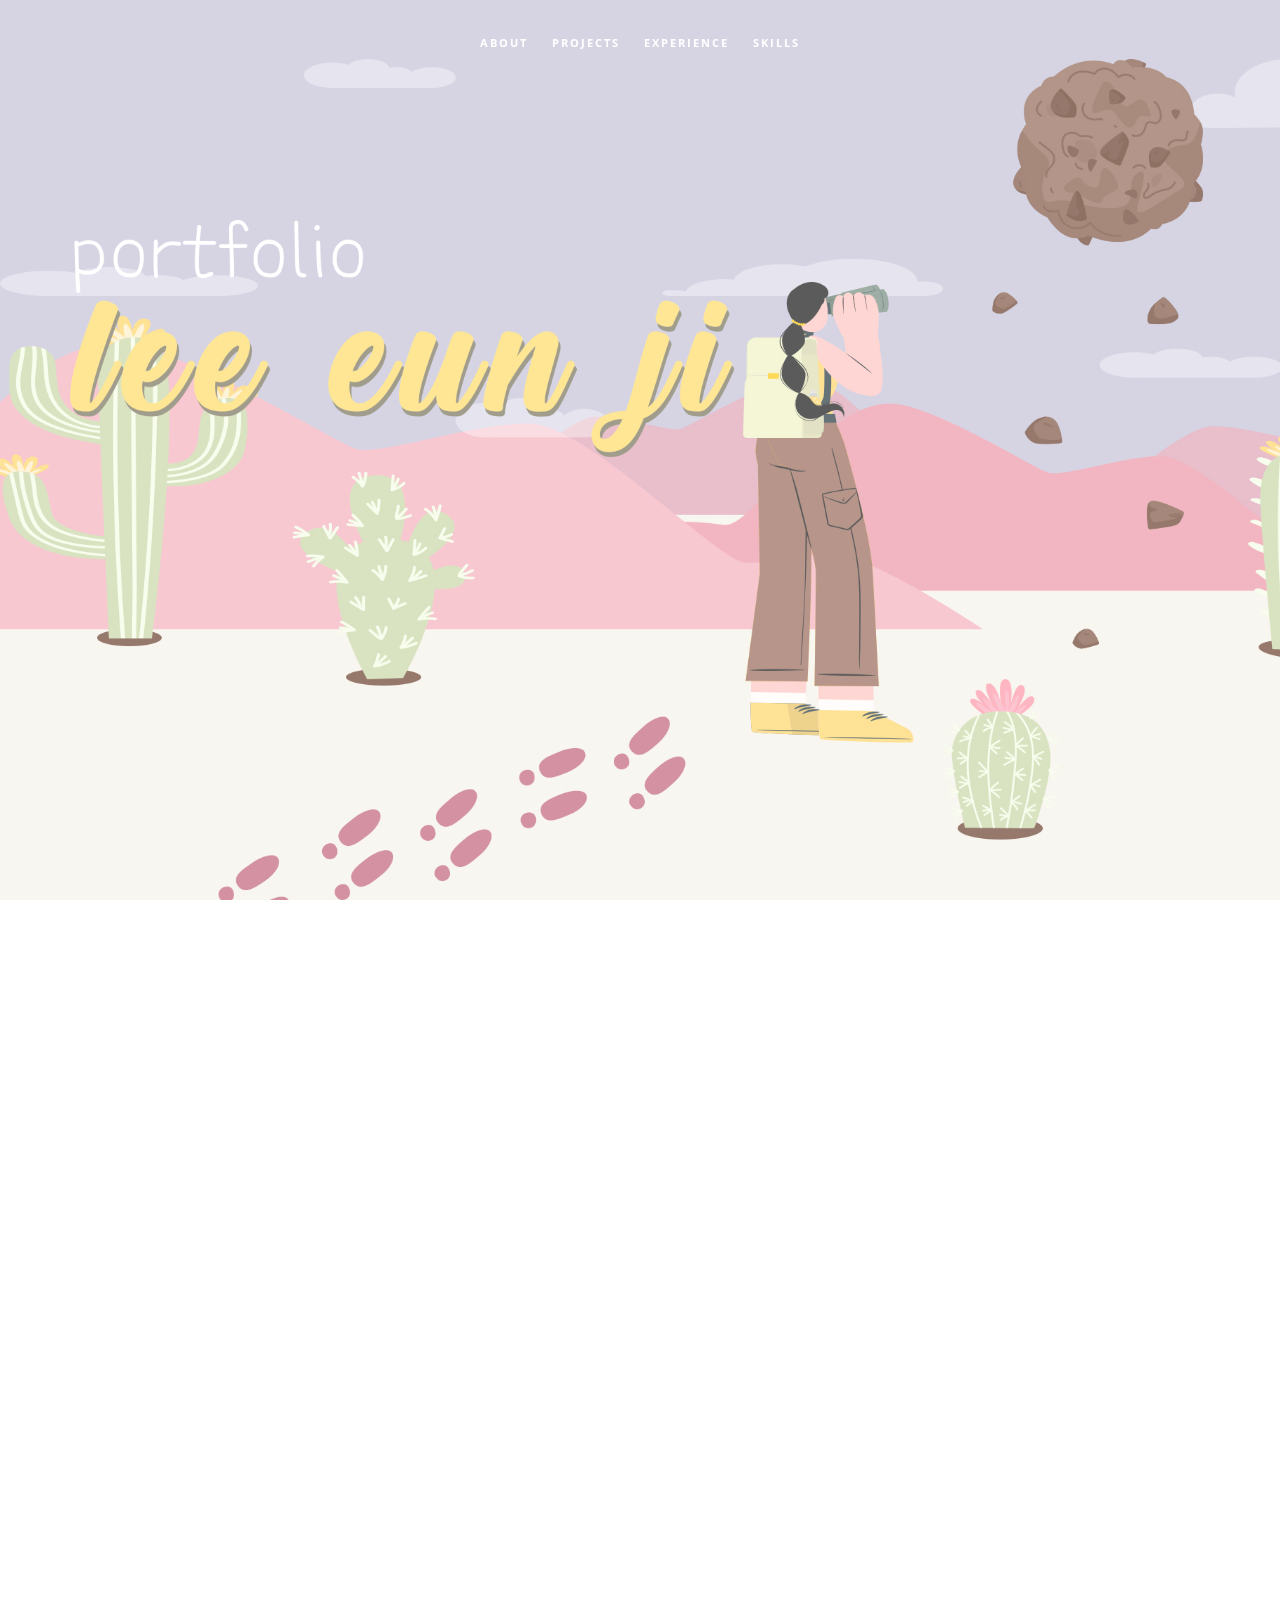
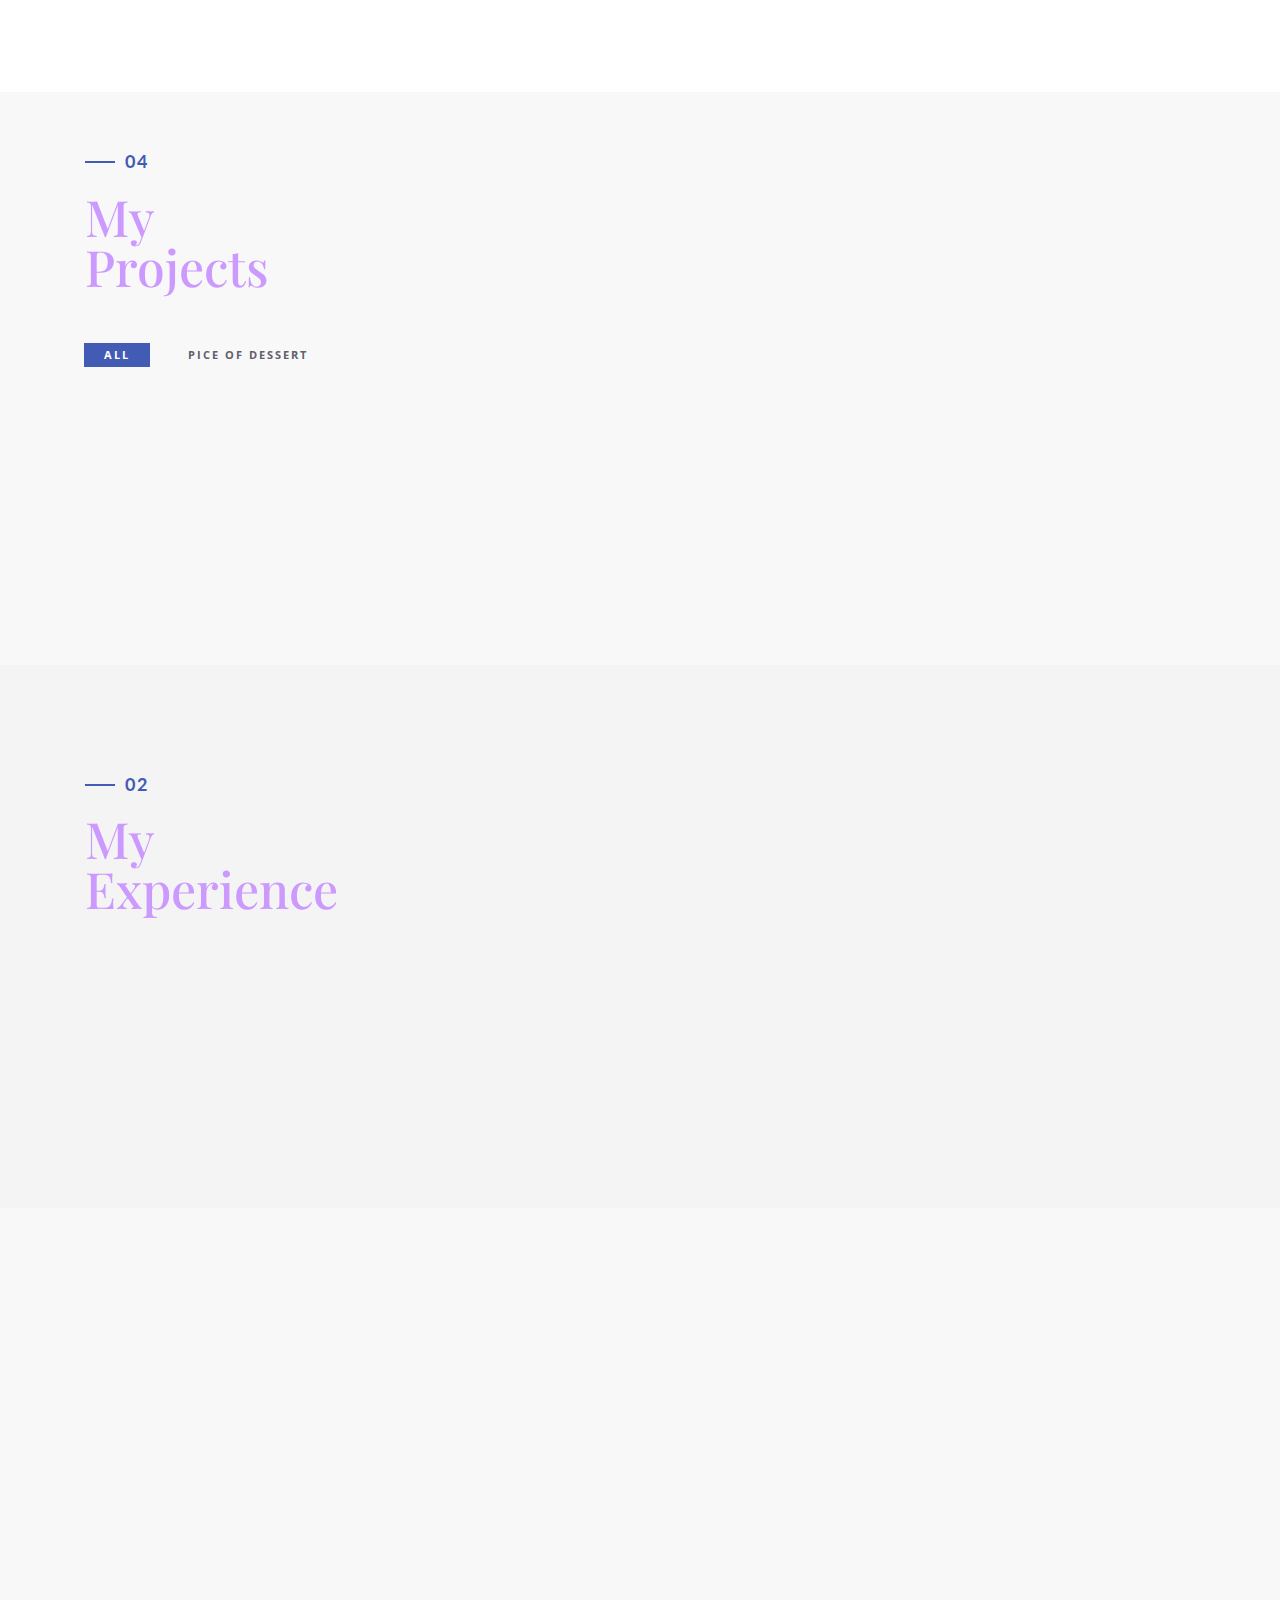
==== commit e03e8254: "Update index.html" ====
--- a/index.html
+++ b/index.html
@@ -142,7 +142,7 @@
 												<div class="project_btn_box">
 												<a href="./bibx/bi_guide.html" target="_blank" class="project_btn">BI/BX</a>
 												<a href="./web/bi_guide.html" target="_blank" class="project_btn">WebGuide</a>
-                                                <a href="./Ebook/samples/basic/index.html" target="_blank" class="project_btn">E-book</a>
+                                                <a href="https://wjddm.github.io/ebook/samples/basic/index" target="_blank" class="project_btn">E-book</a>
                                                 <!-- <a href="#" class="project_btn">Video</a> -->
                                                 <!-- <a href="#" class="project_btn">AppDesign</a> -->
 												</div>
@@ -363,4 +363,4 @@
     <script src="js/custom.js"></script>
 </body>
 
-</html>+</html>
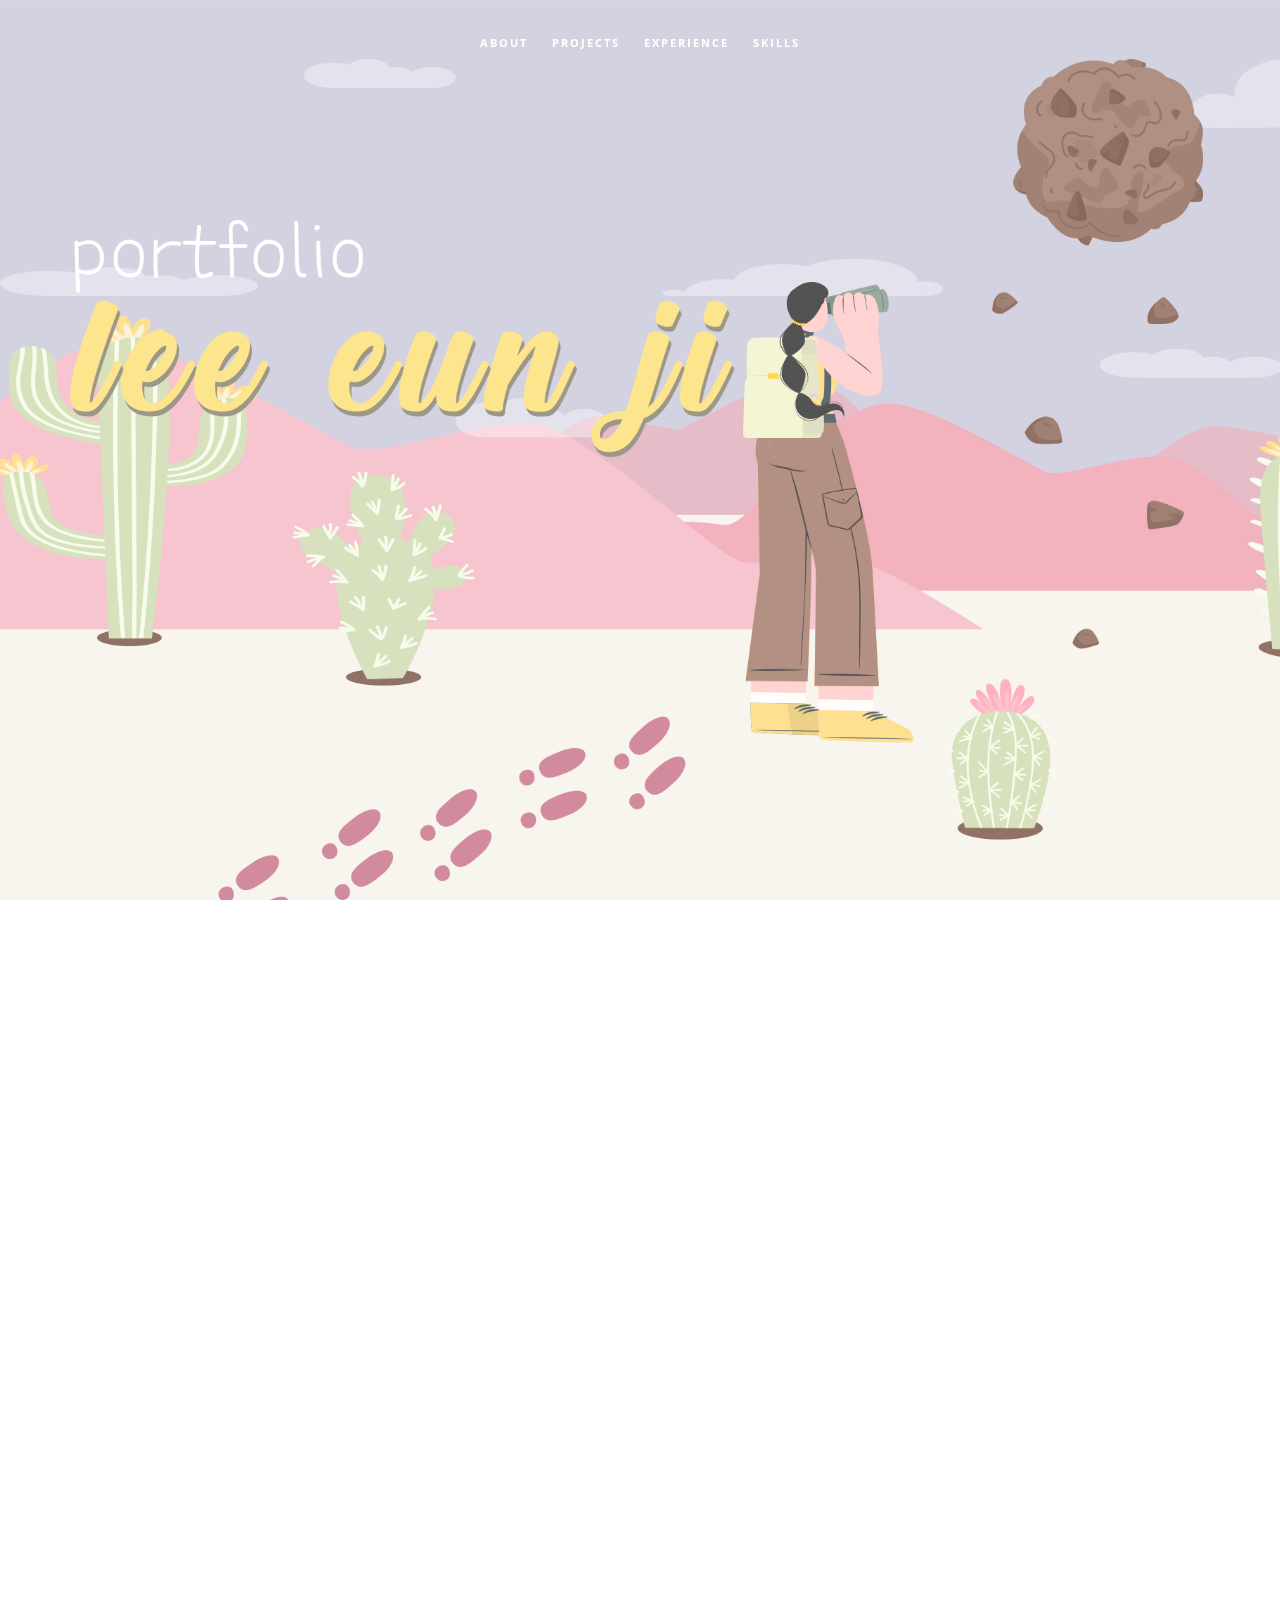
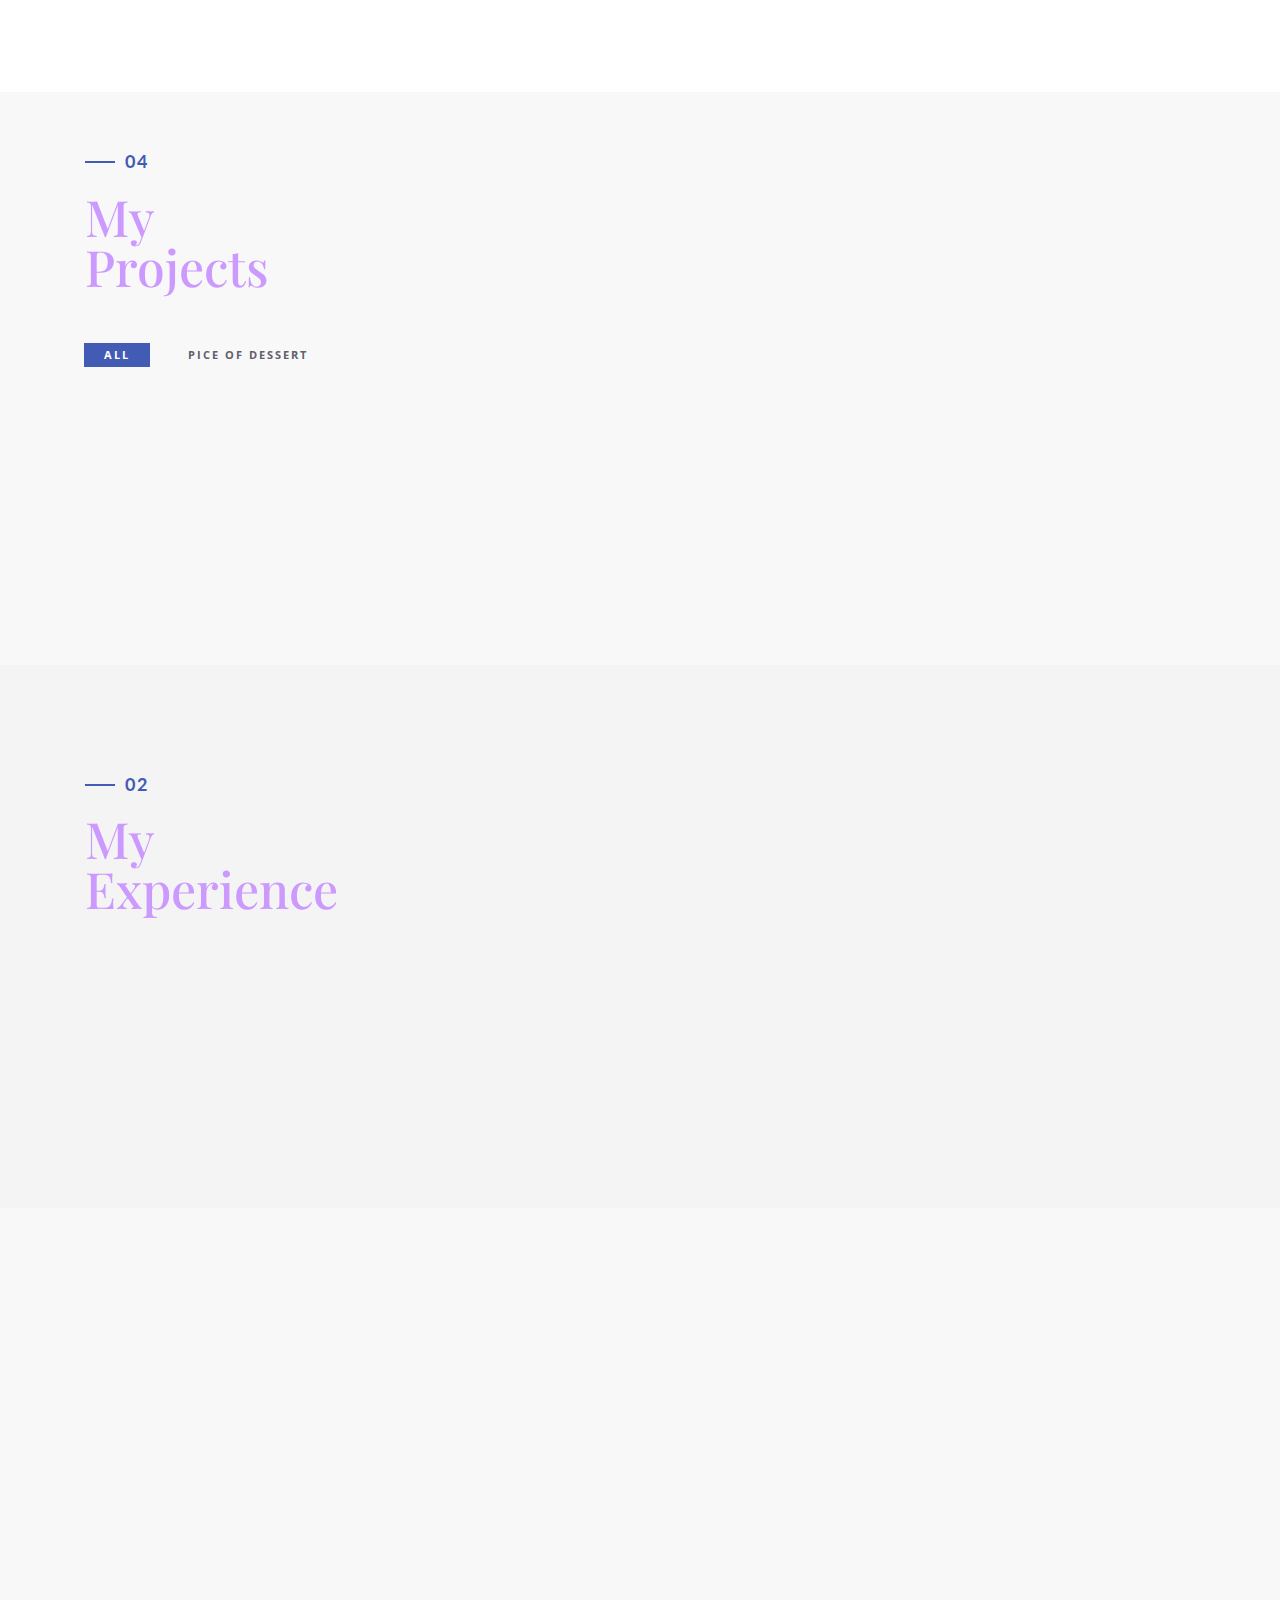
==== commit fd7bf739: "Update index.html" ====
--- a/index.html
+++ b/index.html
@@ -137,7 +137,7 @@
                                     <div class="portfolio_item">
                                         <div class="portfolio-border clearfix">
                                             <div class="item_info">
-												<h3>PICE OF DESSERT <span class="category">category</span> </h3>
+												<h3>PICE OF DESSERT <span class="category">Dessert cafe</span> </h3>
 												<p><a href="https://wjddm.github.io/piceofdessert/" target="_blank"> <span>Website : &nbsp;</span> https://wjddm.github.io/piceofdessert/</a></p>
 												<div class="project_btn_box">
 												<a href="./bibx/bi_guide.html" target="_blank" class="project_btn">BI/BX</a>
--- a/css/style.css
+++ b/css/style.css
@@ -578,7 +578,7 @@
 ==================================================*/
 #skills{
 	background:;
-	padding:50px;
+	padding:140px 50px 140px 50px;
 }
 .skill-box {
   width: 80%;
@@ -1072,4 +1072,4 @@
 
 
 .portfolio_bg{background:url(../img/portfolio/01.jpg);}
-.category{ display: inline-block; margin-left:6px; font-size: 16px; color: #ccc;}+.category{ display: inline-block; margin-left:6px; font-size: 16px; color: #ccc;}
--- a/css/style.css
+++ b/css/style.css
@@ -578,7 +578,7 @@
 ==================================================*/
 #skills{
 	background:;
-	padding:50px;
+	padding:140px 50px 140px 50px;
 }
 .skill-box {
   width: 80%;
@@ -1072,4 +1072,4 @@
 
 
 .portfolio_bg{background:url(../img/portfolio/01.jpg);}
-.category{ display: inline-block; margin-left:6px; font-size: 16px; color: #ccc;}+.category{ display: inline-block; margin-left:6px; font-size: 16px; color: #ccc;}
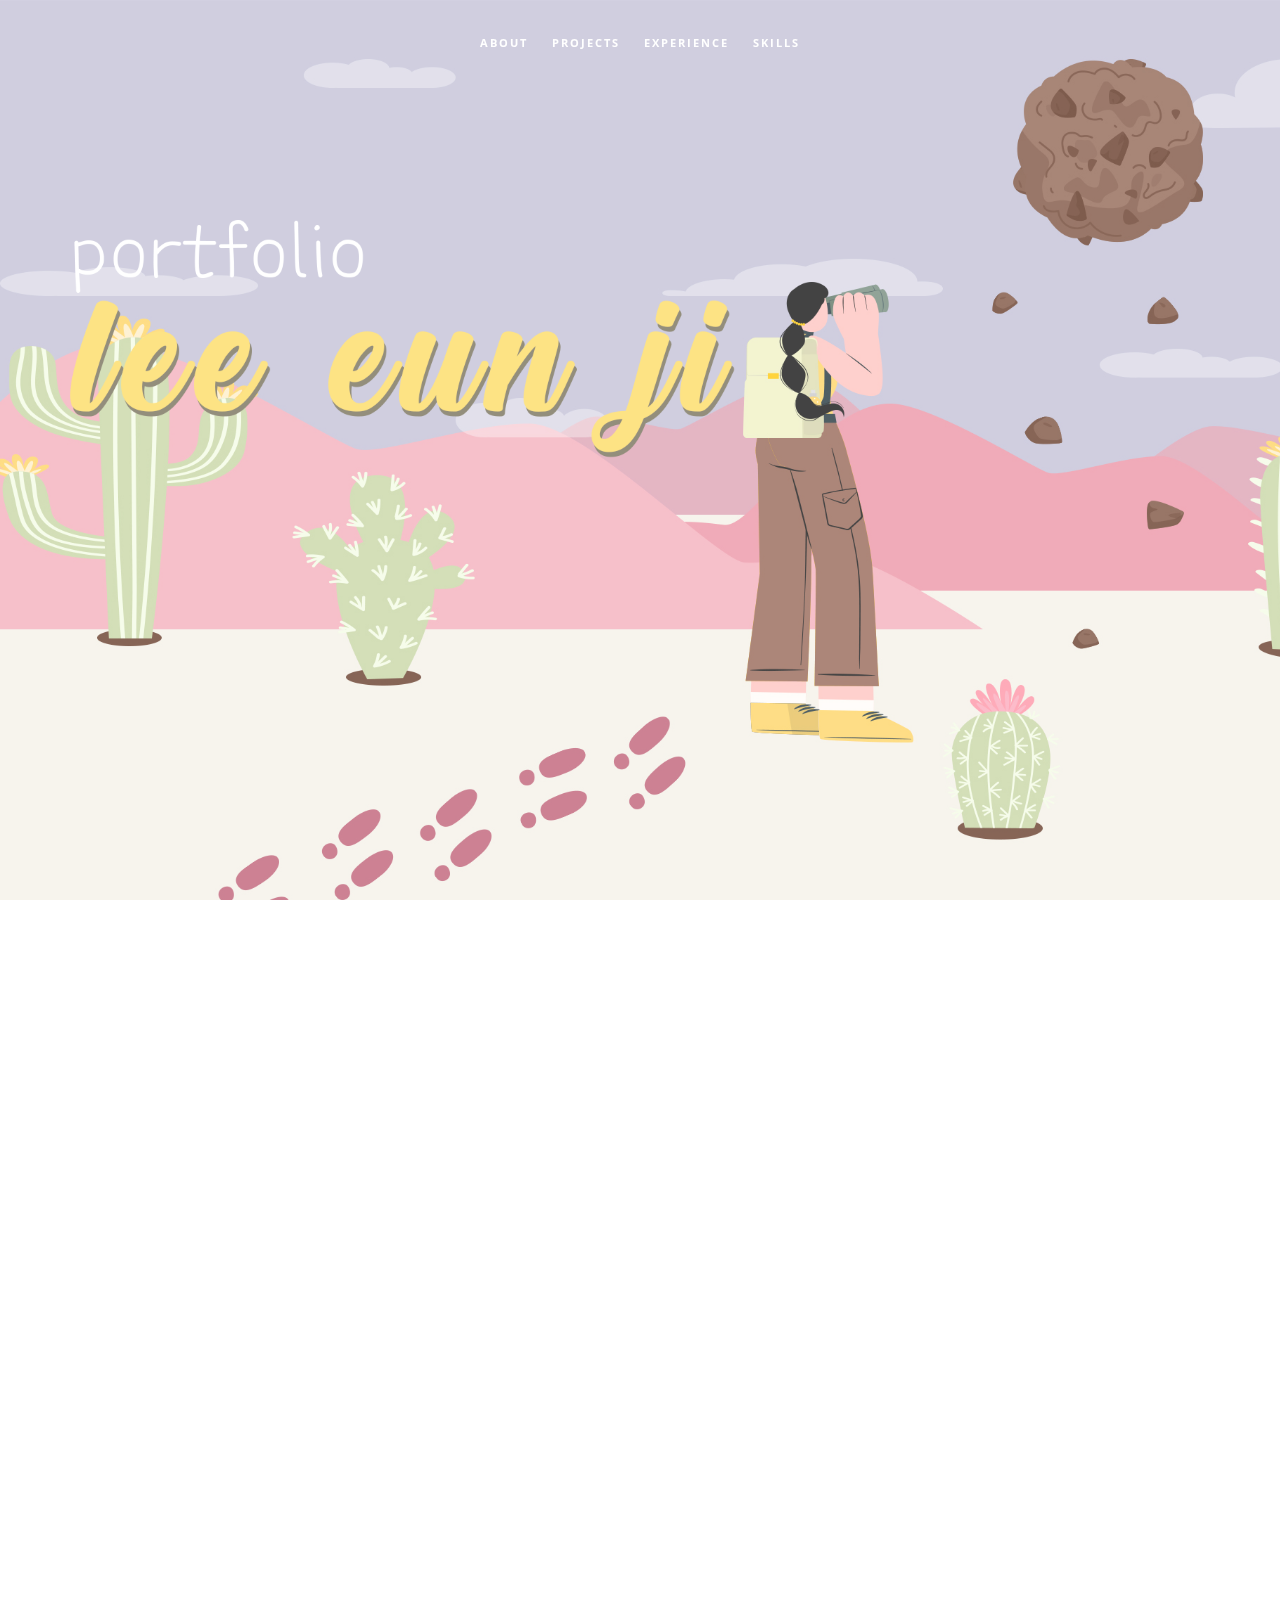
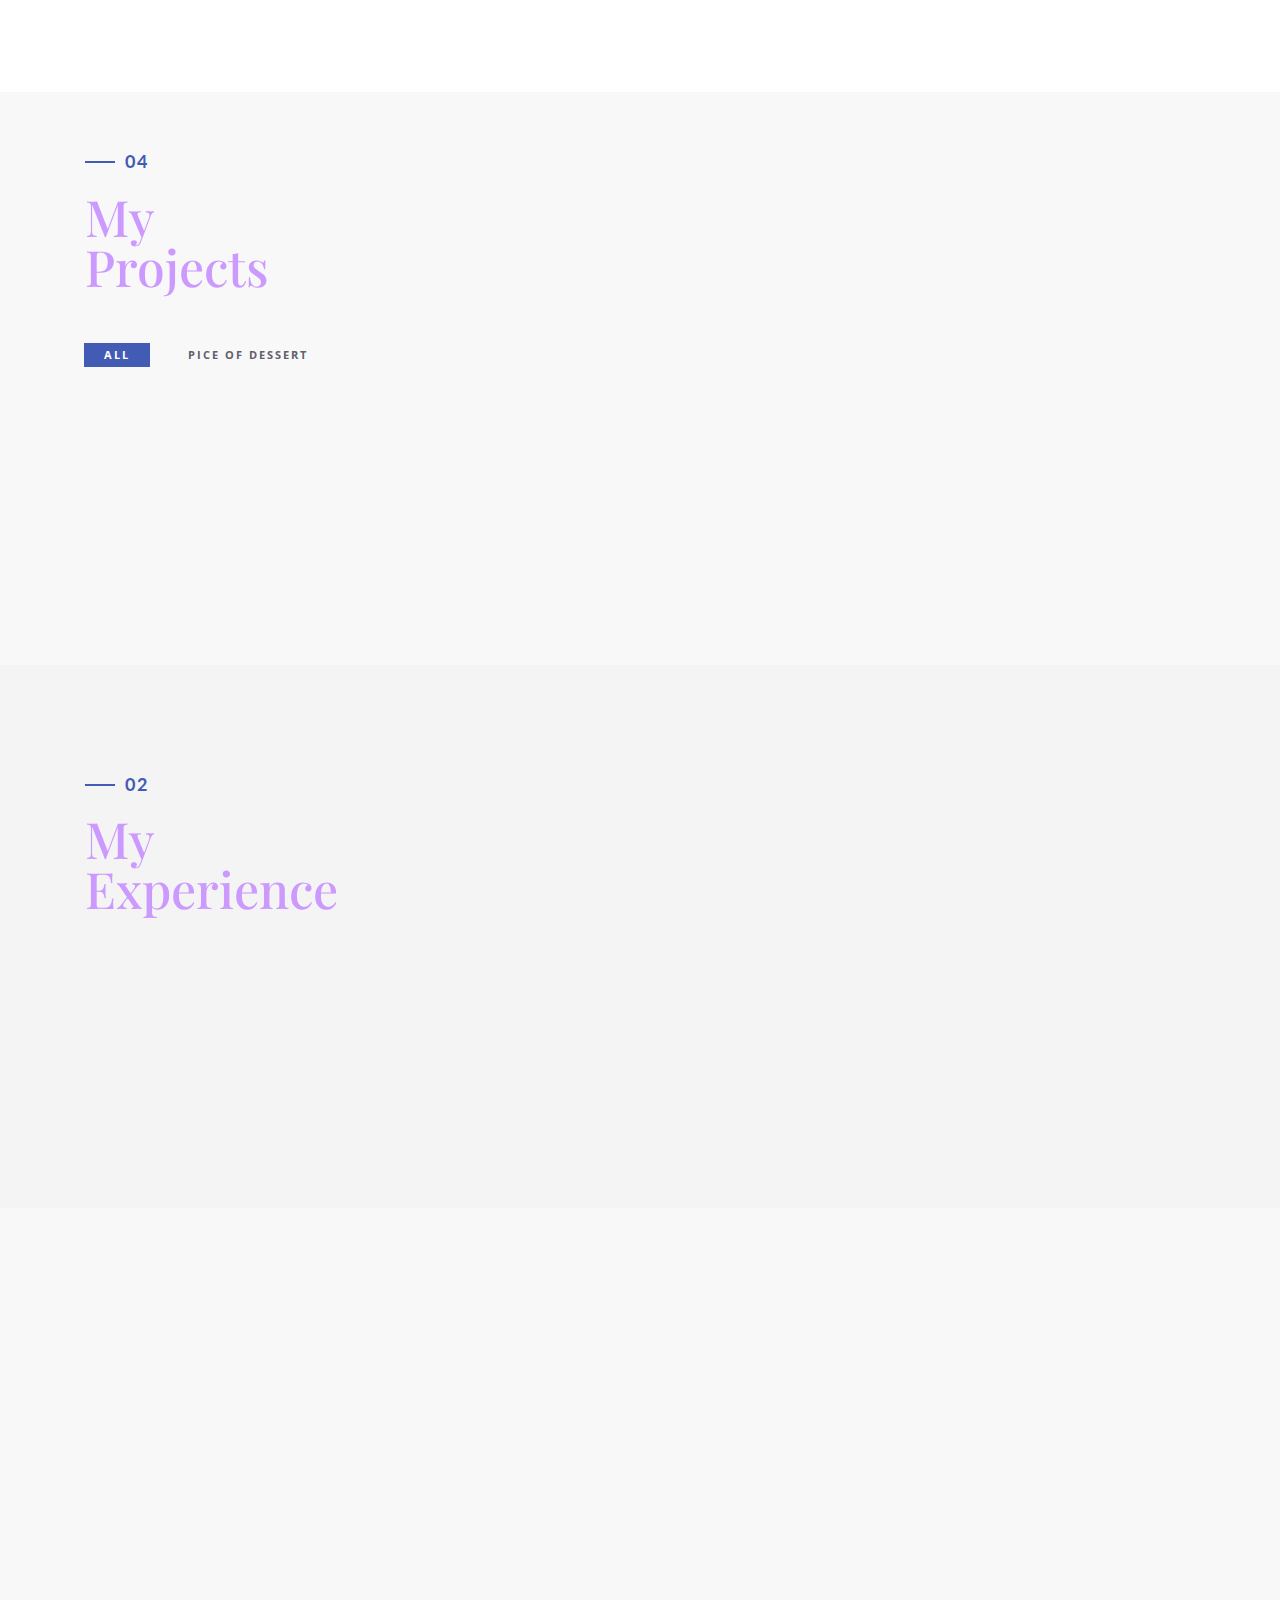
==== commit d441d75e: "Update index.html" ====
--- a/index.html
+++ b/index.html
@@ -289,6 +289,8 @@
 							<li data-percent="80"><span class="text">Ps</span><span class="bar-circle-right"></span><span class="bar-circle-left"></span><span class="bar-circle-cover"></span><b></b></li>
 							<li data-percent="70"><span class="text">Ai</span><span class="bar-circle-right"></span><span class="bar-circle-left"></span><span class="bar-circle-cover"></span><b></b></li>
 							<li data-percent="70"><span class="text">Id</span><span class="bar-circle-right"></span><span class="bar-circle-left"></span><span class="bar-circle-cover"></span><b></b></li>
+							<li data-percent="80"><span class="text">Xd</span><span class="bar-circle-right"></span><span class="bar-circle-left"></span><span class="bar-circle-cover"></span><b></b></li>
+                          				<li data-percent="80"><span class="text">Figma</span><span class="bar-circle-right"></span><span class="bar-circle-left"></span><span class="bar-circle-cover"></span><b></b></li>
 							<li data-percent="80"><span class="text">Web</span><span class="bar-circle-right"></span><span class="bar-circle-left"></span><span class="bar-circle-cover"></span><b></b></li>
 							
 							
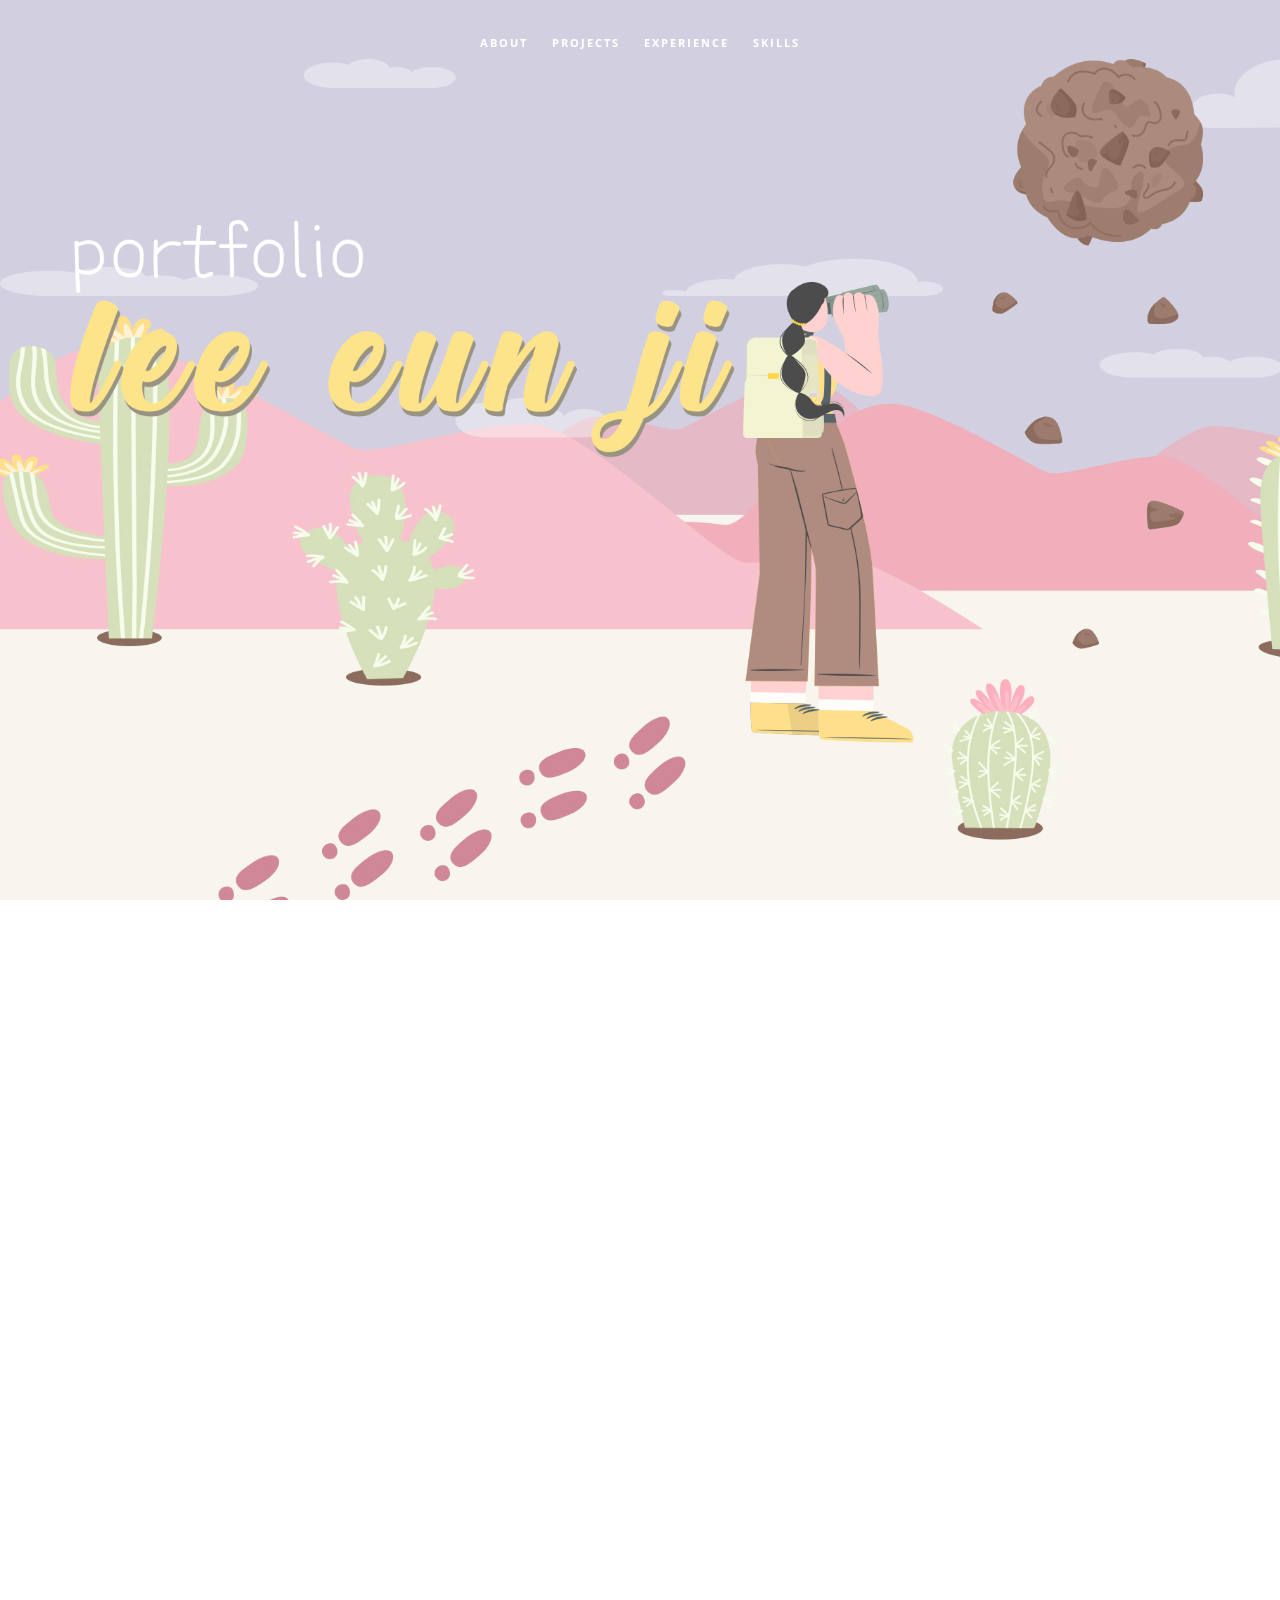
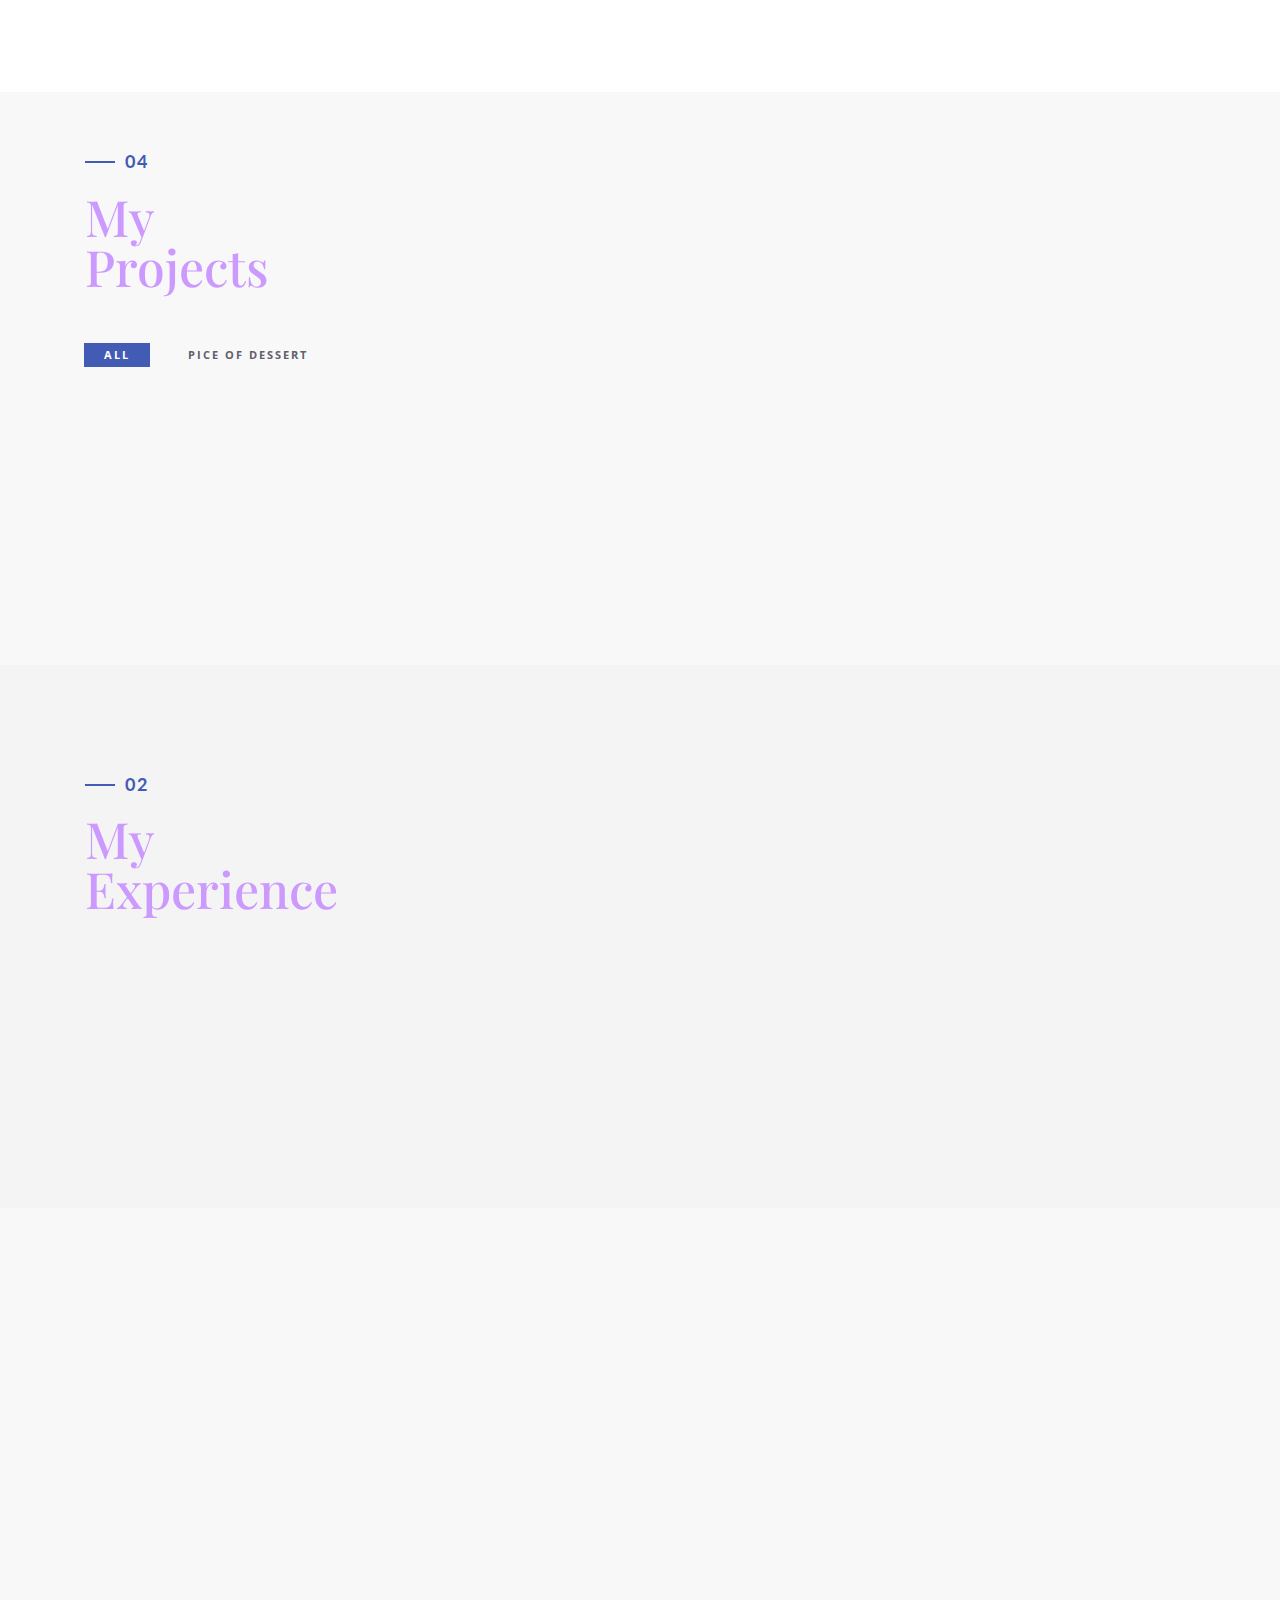
==== commit 61ff4dbe: "Update index.html" ====
--- a/index.html
+++ b/index.html
@@ -78,15 +78,15 @@
                 <div class="h-1">My story</div>
 				<div class="h-2"><span>story.</span>
 								
-								<br>생각하지 못했던 조합으로 만들어진 초코칩 쿠키는
-								<br>재료가 부족한 파티쉐가 새로운 아이디어와 그동안의 경험을 
-								<br>활용하여, 초콜릿을 조각으로 넣었습니다.
-								<br>이러한 창의적인 생각으로 새로운 쿠키가 탄생되었습니다.
+								<br>카페를 운영하며, 맛있는 디저트를 만들기 위해 여러 번 시도했어요
+								<br>디자인을 배우며 디자인도 마찬가지라는 걸 깨달았어요. 
+								<br>좋은 결과물을 얻기 위해선 끈인 없이 시도하고 개선해야 한다는 것을요
+								<br>그떄의 경험을 바탕으로, 저만의 디자인'레시피를 만들어 가고 있어요.
 								</div>
 				<div class="h-3">
-				<br>현재는 재료가 부족해 아직 구워지지 않은 반죽이라도, 
-				<br>그동안의 경험과 새로운 아이디어들로 맛있는 초코칩 쿠키를
-				<br>구워낼 수 있는 디자이너가 되고싶습니다.</div>
+				<br>현재는 조금 부족해 완성안된 레시피지만, 
+				<br>그동안의 경험과 새로운 아이디어들로 맛있는 레시피를
+				<br>만들어내는 디자이너가 되고싶습니다.</div>
             </div>
             <div class="col-md-6 about-img-div">
                 <img src="img/about-img.png" width="400" class="img-responsive" alt="" align="right" data-aos="fade-right" data-aos-delay="0" />
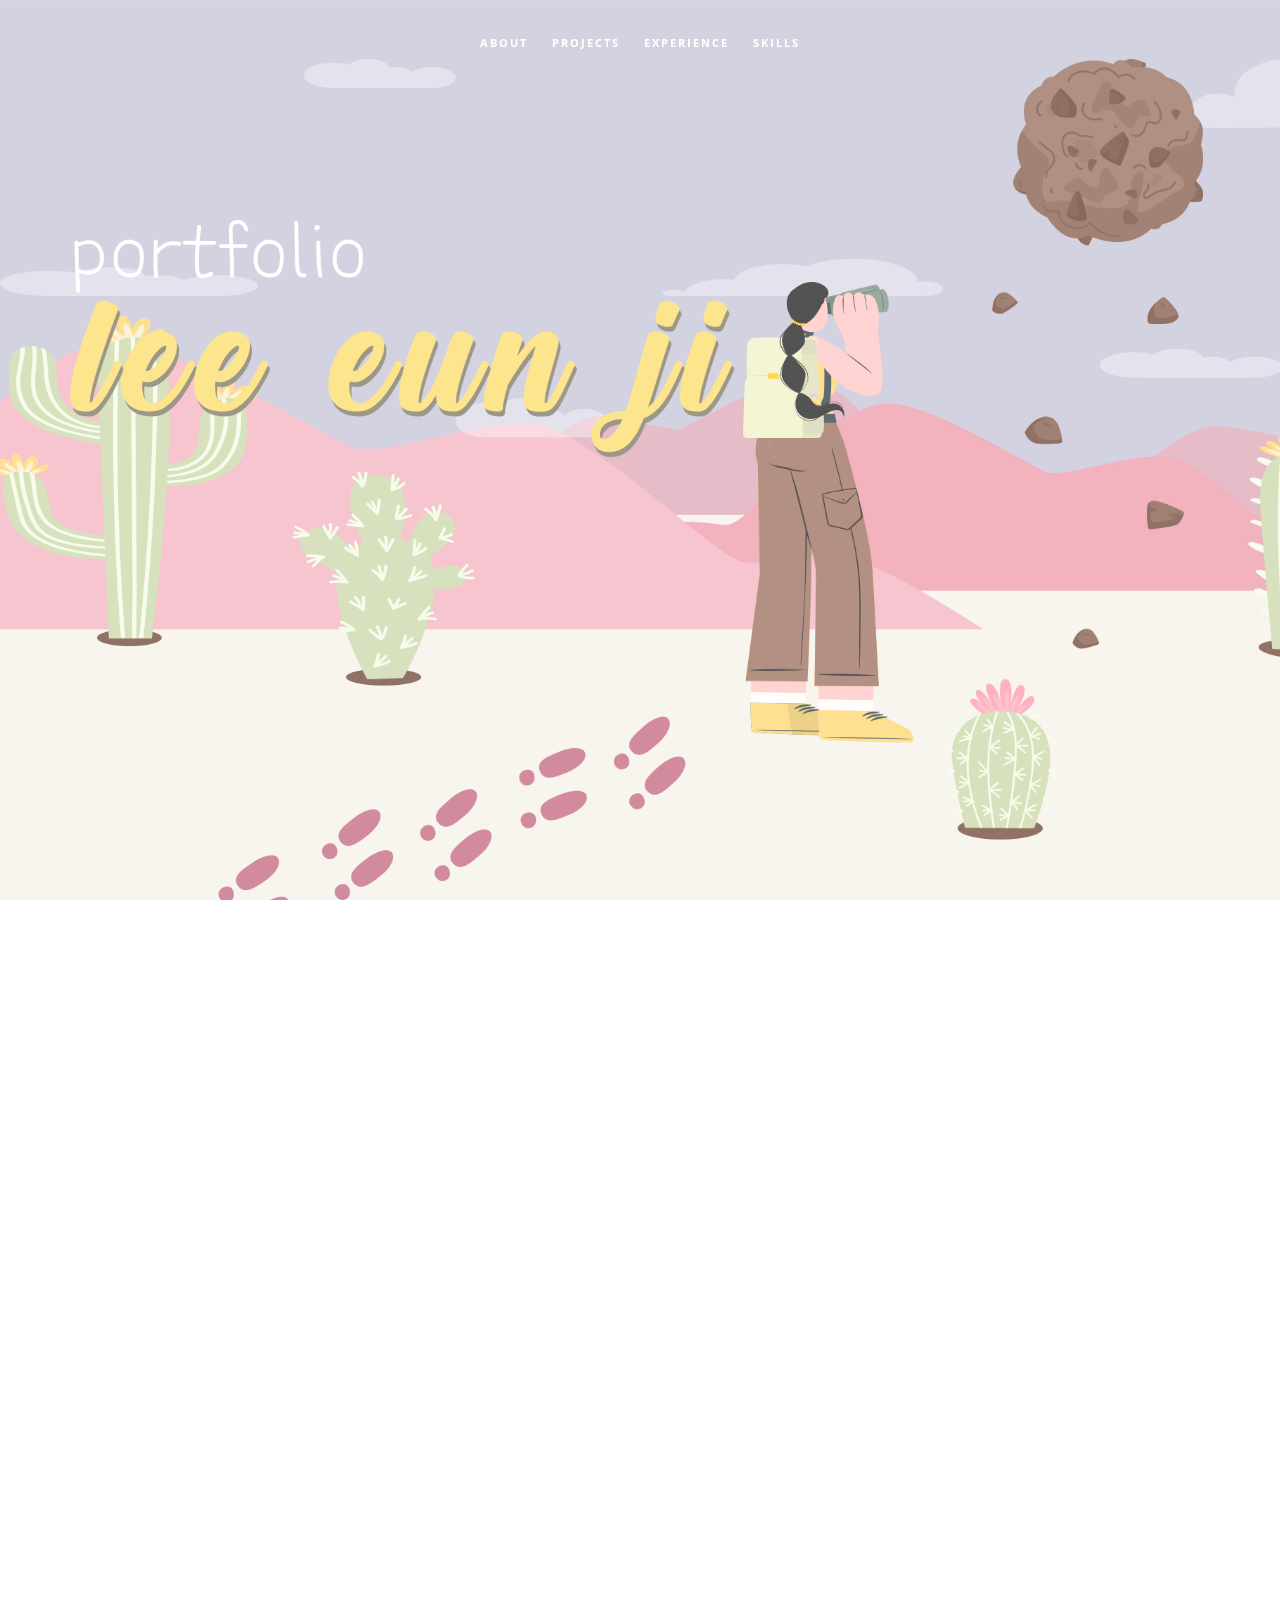
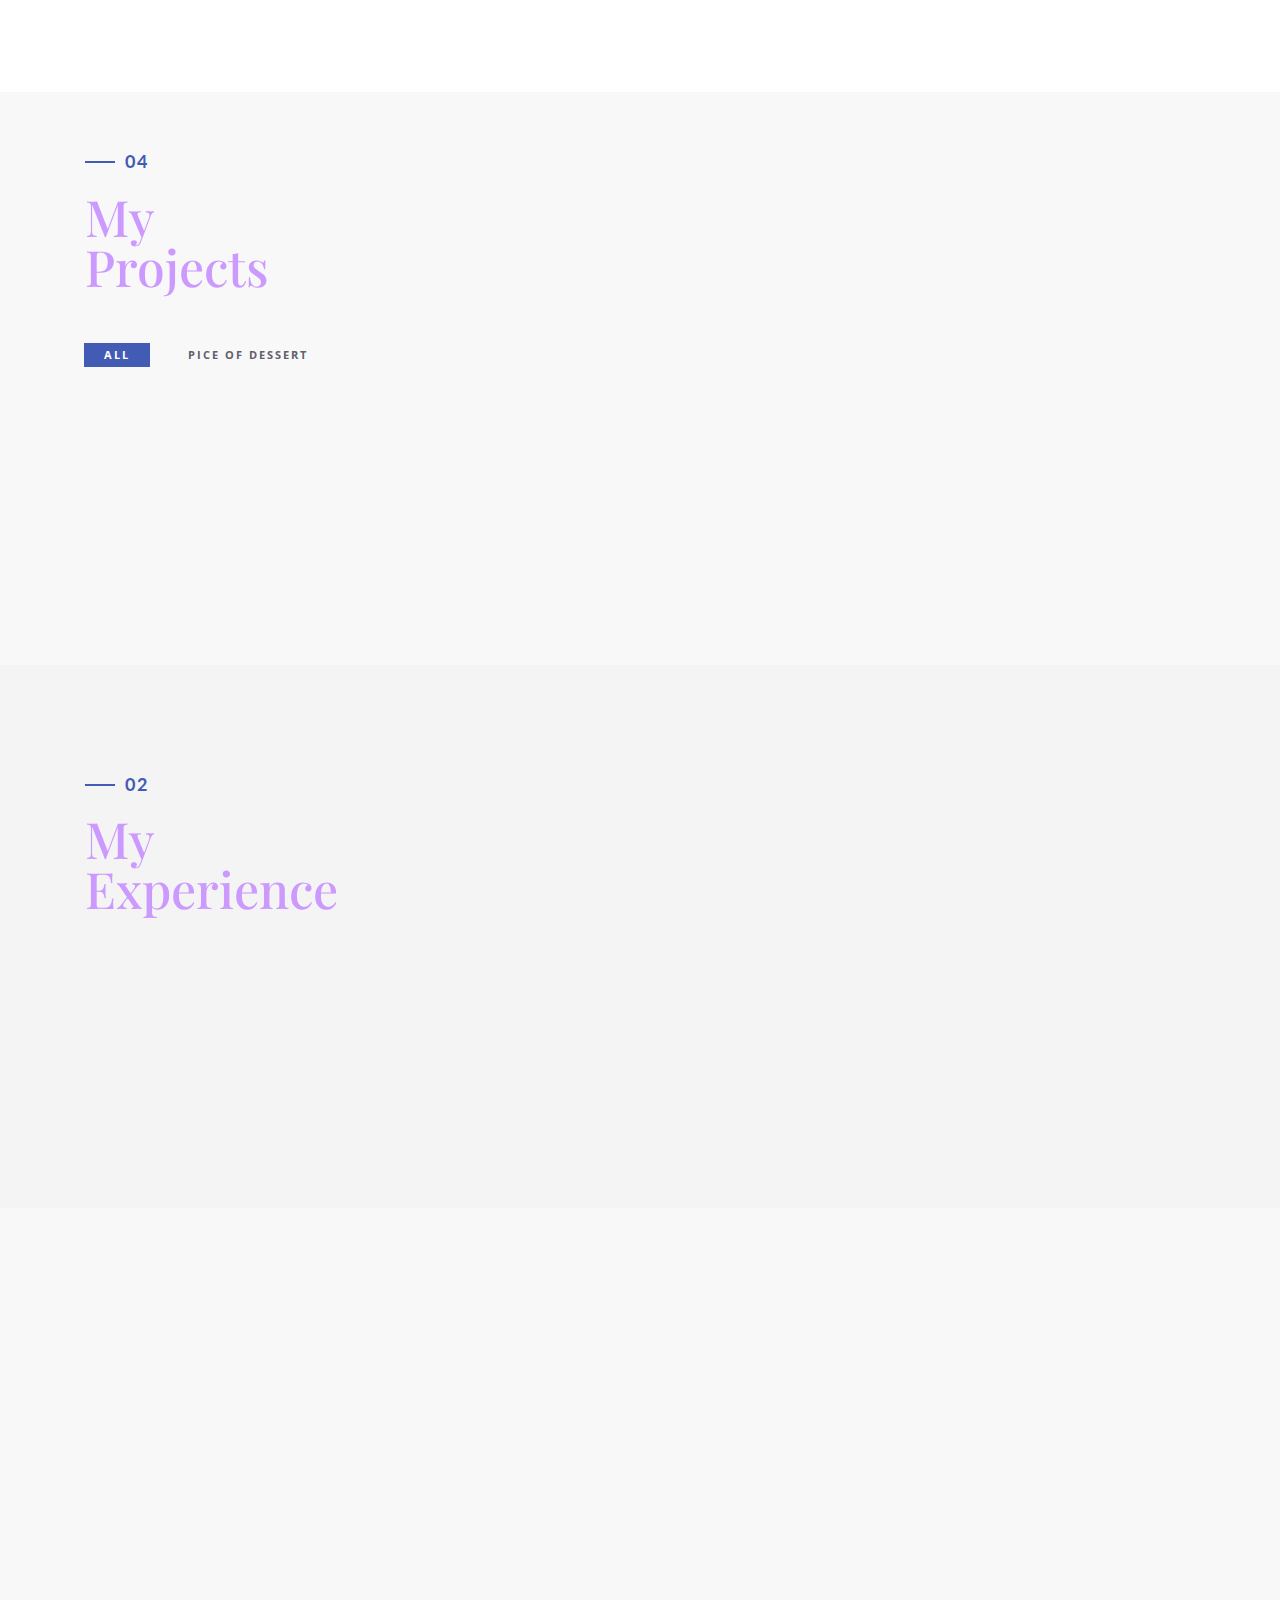
==== commit b3c9ccb4: "Update index.html" ====
--- a/index.html
+++ b/index.html
@@ -81,10 +81,10 @@
 								<br>카페를 운영하며, 맛있는 디저트를 만들기 위해 여러 번 시도했어요
 								<br>디자인을 배우며 디자인도 마찬가지라는 걸 깨달았어요. 
 								<br>좋은 결과물을 얻기 위해선 끈인 없이 시도하고 개선해야 한다는 것을요
-								<br>그떄의 경험을 바탕으로, 저만의 디자인'레시피를 만들어 가고 있어요.
+								<br>그떄의 경험을 바탕으로, 저만의 디자인 '레시피' 를 만들어 가고 있어요.
 								</div>
 				<div class="h-3">
-				<br>현재는 조금 부족해 완성안된 레시피지만, 
+				<br>현재는 조금 부족해서 완성이 되지 않은 레시피지만, 
 				<br>그동안의 경험과 새로운 아이디어들로 맛있는 레시피를
 				<br>만들어내는 디자이너가 되고싶습니다.</div>
             </div>
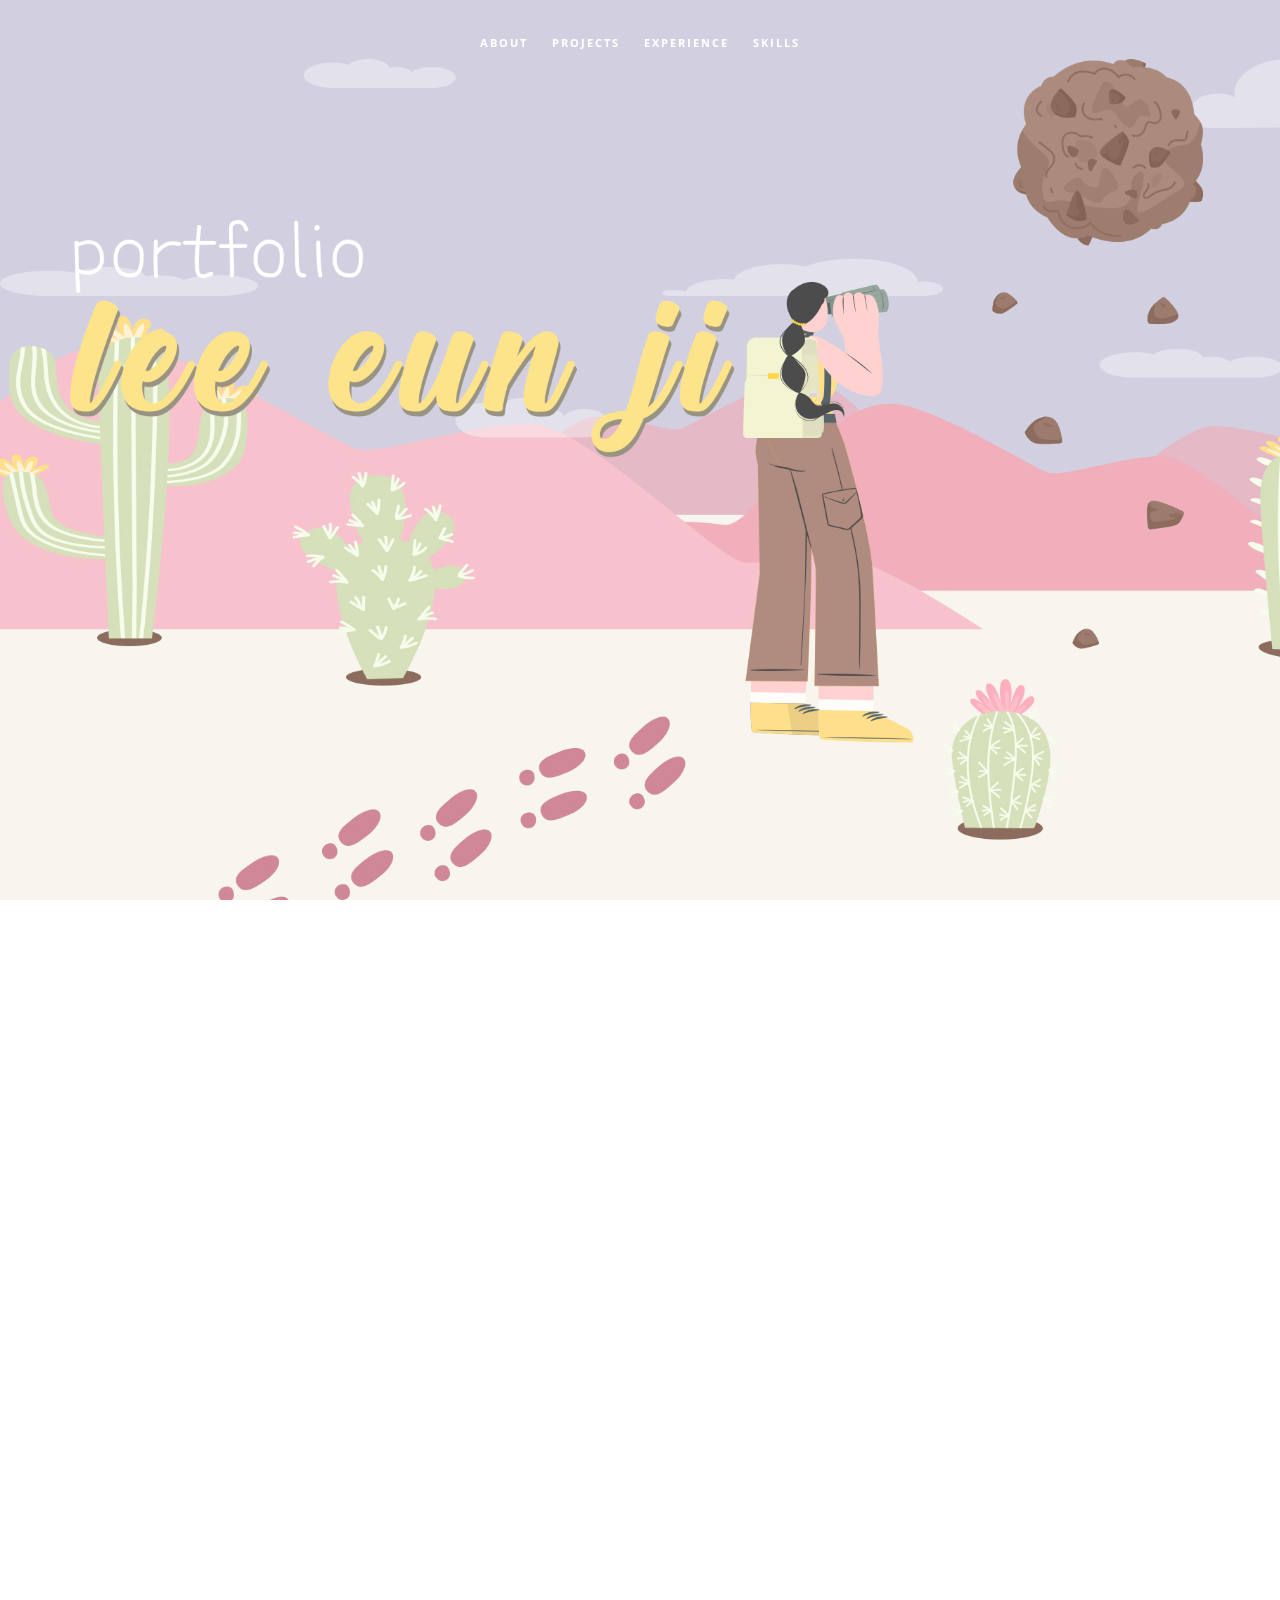
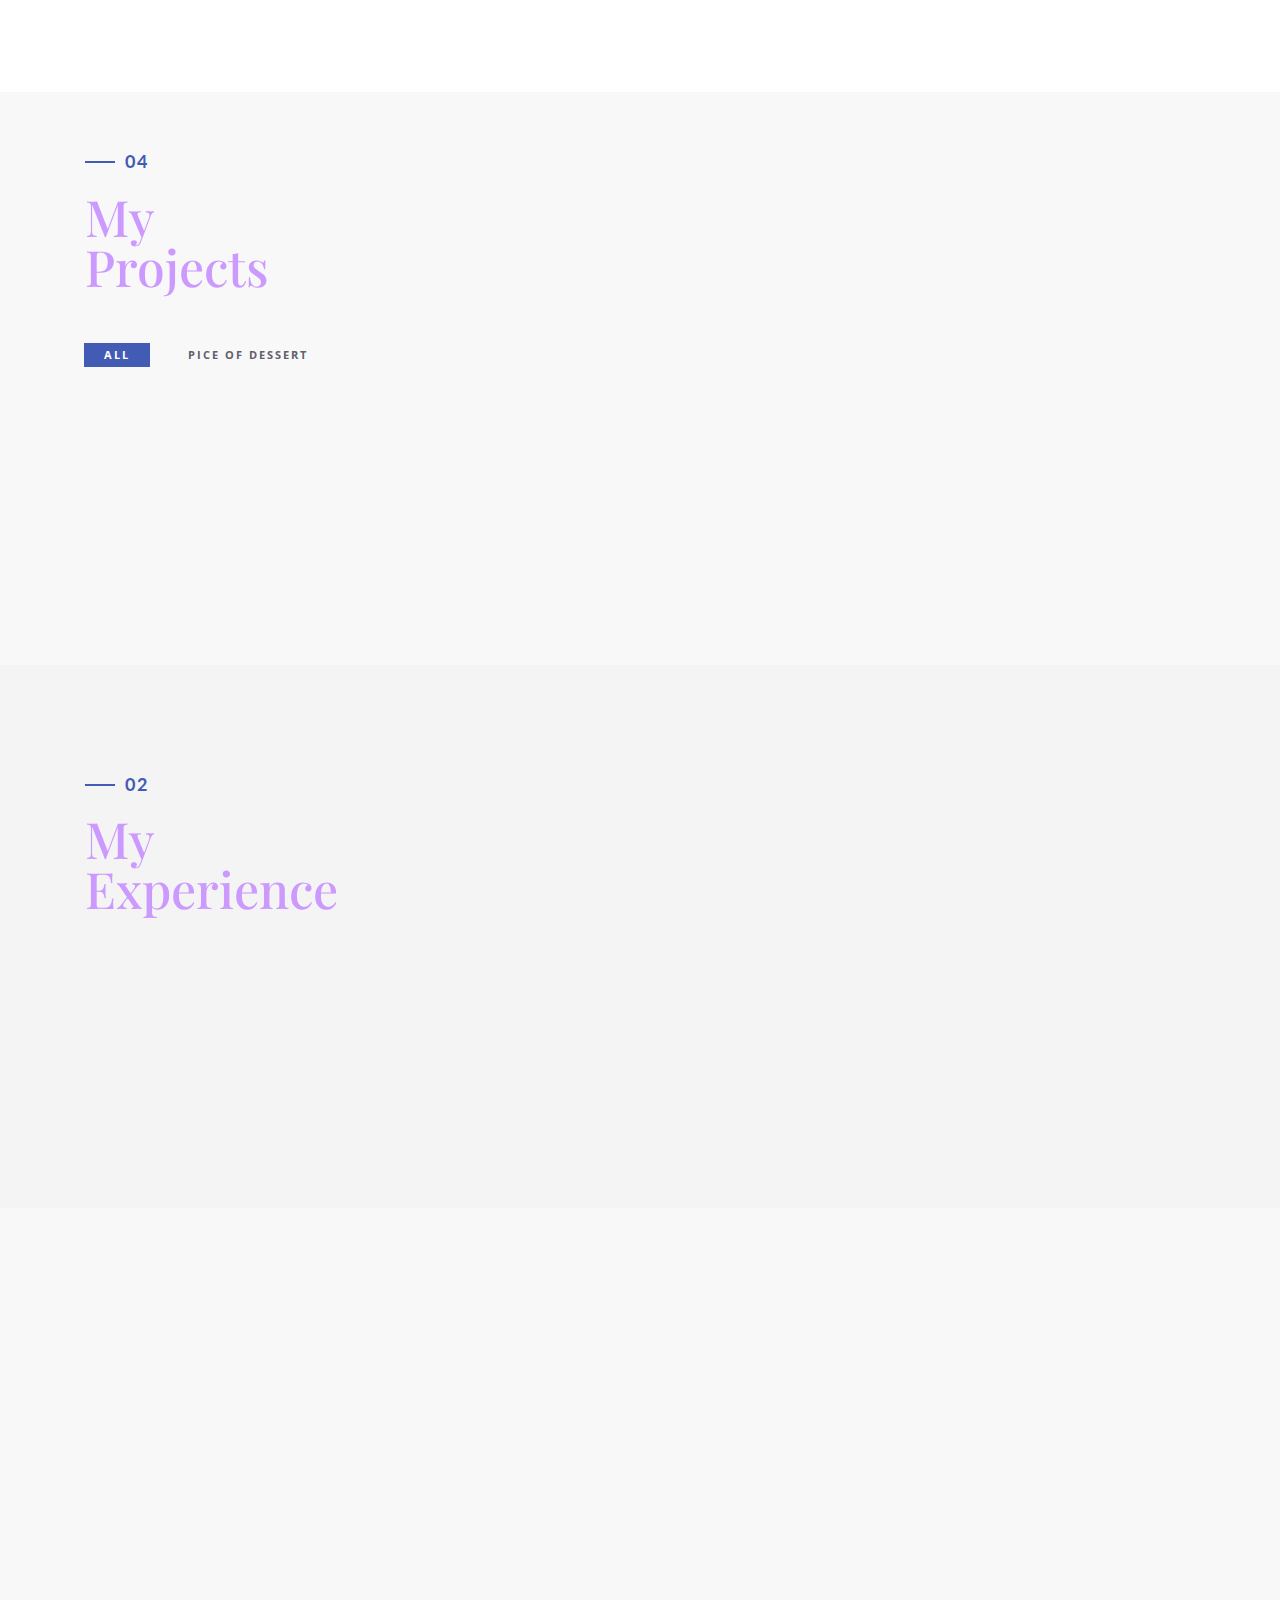
==== commit 38968f84: "Update index.html" ====
--- a/index.html
+++ b/index.html
@@ -80,11 +80,11 @@
 								
 								<br>카페를 운영하며, 맛있는 디저트를 만들기 위해 여러 번 시도했어요
 								<br>디자인을 배우며 디자인도 마찬가지라는 걸 깨달았어요. 
-								<br>좋은 결과물을 얻기 위해선 끈인 없이 시도하고 개선해야 한다는 것을요
-								<br>그떄의 경험을 바탕으로, 저만의 디자인 '레시피' 를 만들어 가고 있어요.
+								<br>좋은 결과물을 얻기 위해선 끈임 없이 시도하고 개선해야 한다는 것을요
+								<br>그때의 경험을 바탕으로, 저만의 디자인 '레시피' 를 만들어 가고 있어요.
 								</div>
 				<div class="h-3">
-				<br>현재는 조금 부족해서 완성이 되지 않은 레시피지만, 
+				<br>현재는 조금 부족해서 완성되지 않은 레시피지만, 
 				<br>그동안의 경험과 새로운 아이디어들로 맛있는 레시피를
 				<br>만들어내는 디자이너가 되고싶습니다.</div>
             </div>
